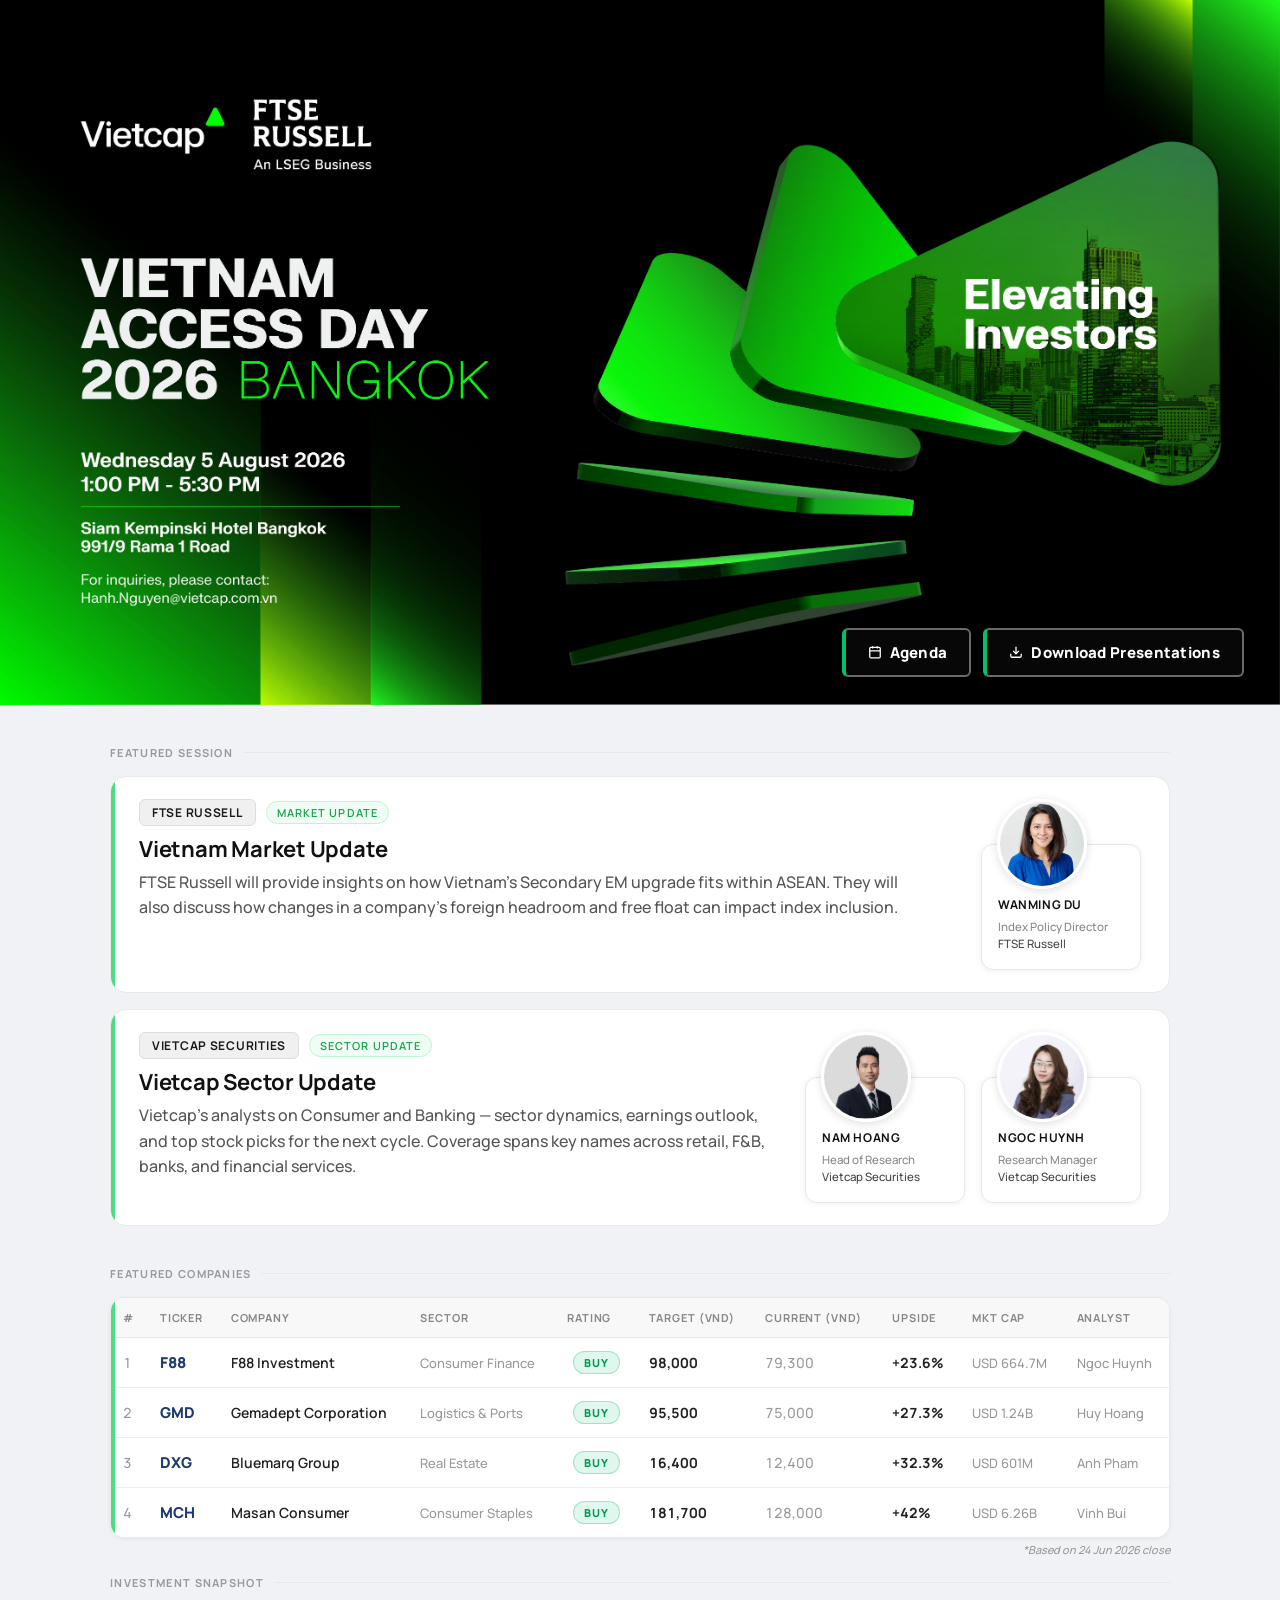
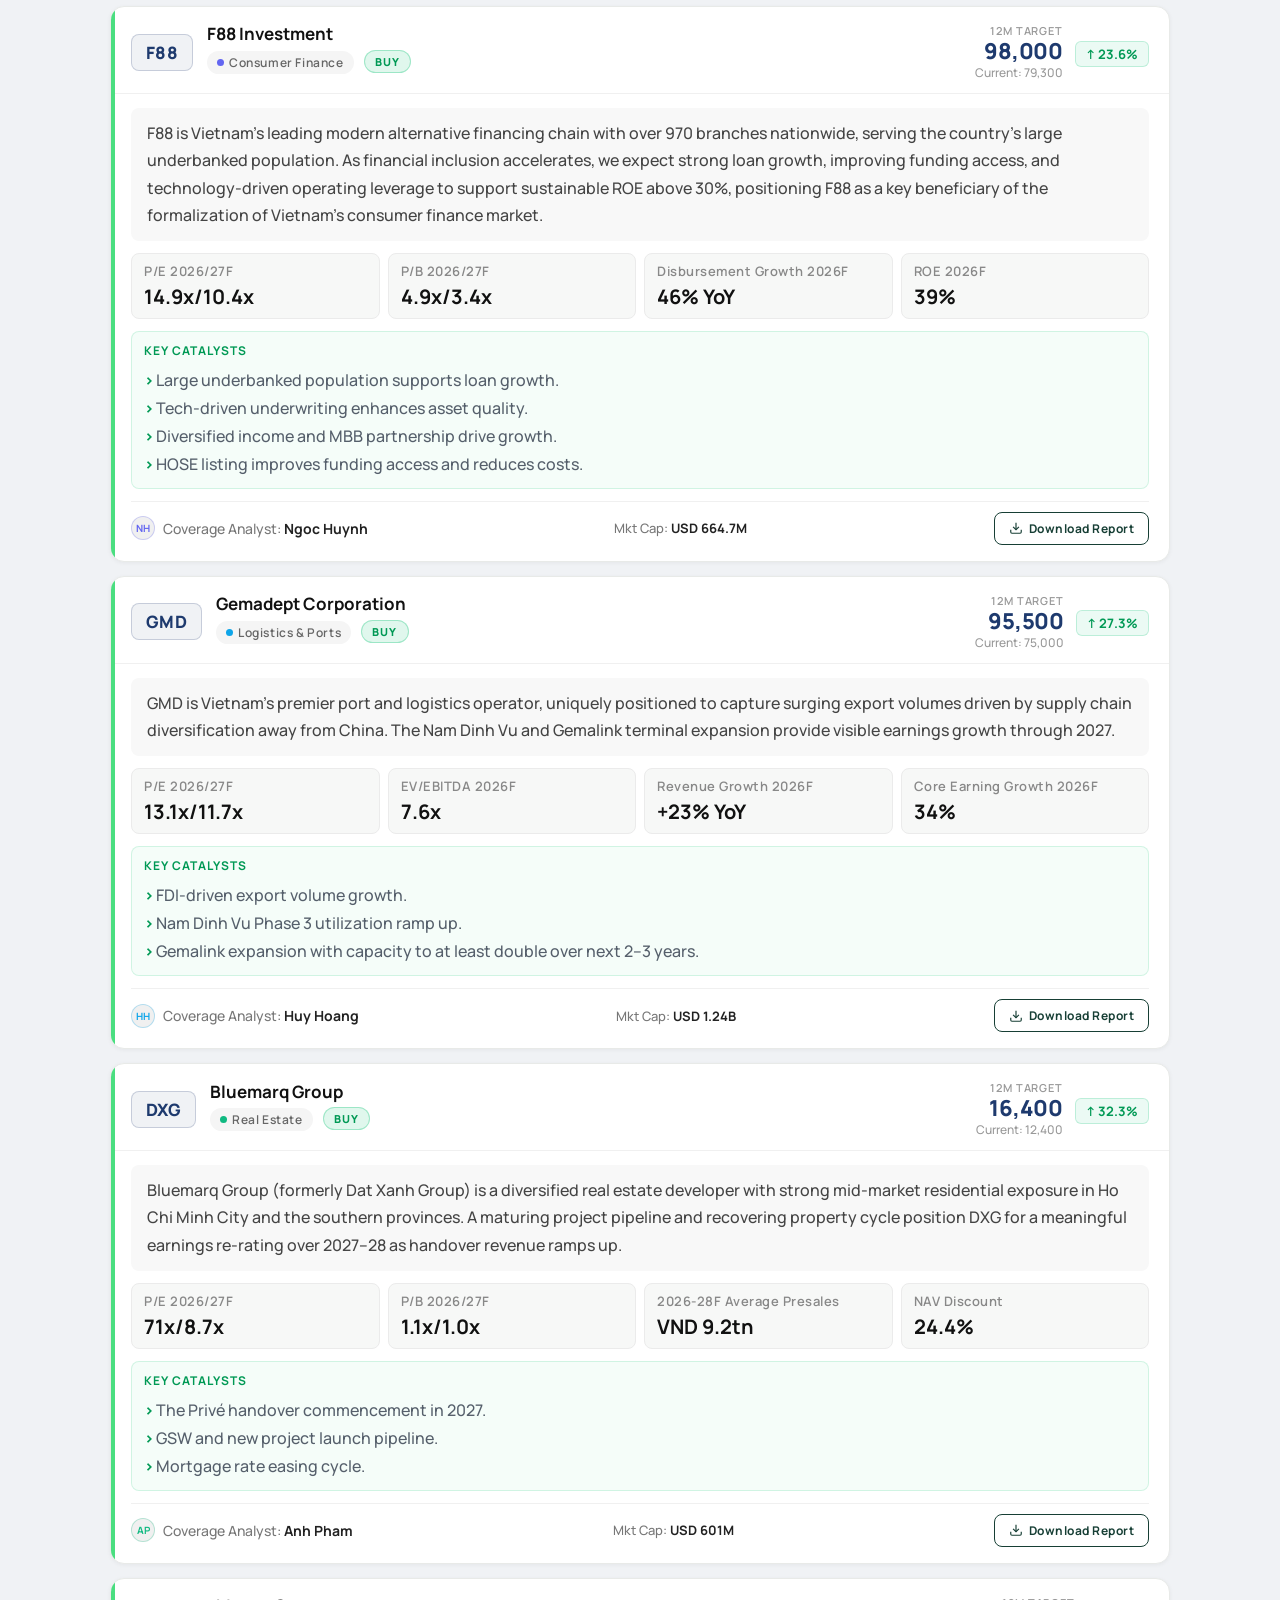
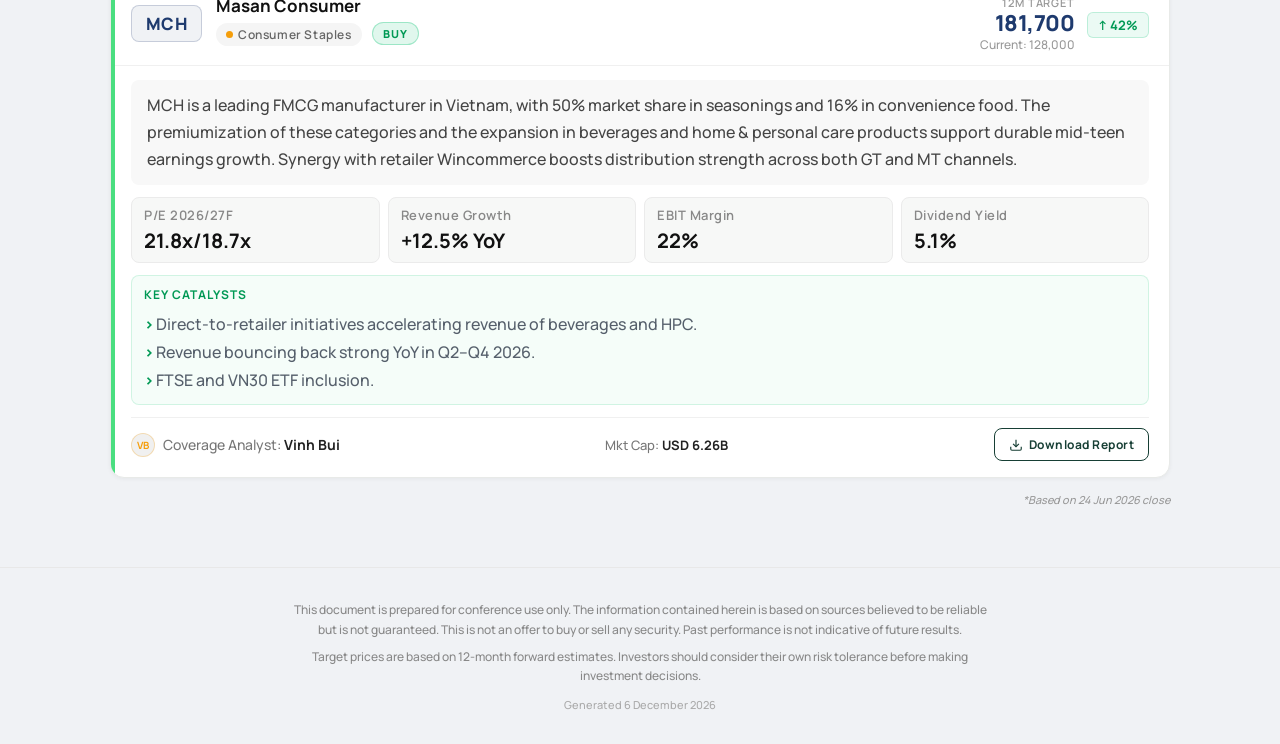
==== docs/index.html @ 0636a647 "Make Agenda button same style as Download Presentations" ====
<!DOCTYPE html>
<html lang="en">
<head>
<meta charset="UTF-8">
<meta name="viewport" content="width=device-width, initial-scale=1.0">
<link rel="preconnect" href="https://fonts.googleapis.com">
<link rel="preconnect" href="https://fonts.gstatic.com" crossorigin>
<link href="https://fonts.googleapis.com/css2?family=DM+Sans:wght@400;500;600;700;800&family=Manrope:wght@400;600;700;800&display=swap" rel="stylesheet">
<title>Vietcap Conference</title>
<style>
  :root {
    --bg: #f0f2f5;
    --surface: #ffffff;
    --surface2: #f5f5f5;
    --border: #e8e8e8;
    --text: #101820;
    --muted: #97999b;
    --green: #00bf6f;
    --dark: #173f35;
    --gold: #c08f4f;
    --buy-green: #00bf6f;
    --out-amber: #c08f4f;
  }

  * { box-sizing: border-box; margin: 0; padding: 0; }

  body {
    font-family: 'Manrope', 'DM Sans', 'Segoe UI', system-ui, -apple-system, sans-serif;
    background: var(--bg);
    color: var(--text);
    min-height: 100vh;
    font-size: 110%;
    font-weight: 500;
    -webkit-font-smoothing: antialiased;
    -moz-osx-font-smoothing: grayscale;
  }

  /* ── PDF Button ── */
  .pdf-btn {
    display: inline-flex;
    align-items: center;
    gap: 6px;
    font-size: 12px;
    font-weight: 700;
    letter-spacing: .04em;
    color: #173f35;
    background: #fff;
    border: 1.5px solid #173f35;
    border-radius: 8px;
    padding: 7px 14px;
    cursor: pointer;
    transition: background .15s, color .15s;
    white-space: nowrap;
    text-decoration: none;
    margin-left: auto;
  }
  .pdf-btn:hover { background: #173f35; color: #fff; }

  /* ── Hero ── */
  .hero {
    background: #000;
    border-bottom: none;
    position: relative;
  }
  .hero-backdrop {
    display: block;
    width: 100%;
    height: auto;
    max-height: 95vh;
    object-fit: cover;
    object-position: center center;
  }

  /* ── FTSE Session ── */
  .ftse-session {
    background: #ffffff;
    border: 1px solid #e8eae8;
    border-radius: 16px;
    padding: 22px 28px;
    margin-bottom: 8px;
    position: relative;
    overflow: hidden;
  }
  .ftse-session::before {
    content: '';
    position: absolute;
    top: 0; left: 0;
    width: 4px; height: 100%;
    background: #4ADE80;
    border-radius: 16px 0 0 16px;
  }
  .ftse-body {
    display: flex;
    gap: 36px;
    align-items: flex-start;
  }
  .ftse-content { flex: 1; min-width: 0; }
  .ftse-speakers-row {
    display: flex;
    gap: 16px;
    flex-shrink: 0;
  }
  .ftse-speaker {
    position: relative;
    flex-shrink: 0;
    width: 160px;
    display: flex;
    flex-direction: column;
    align-items: flex-start;
  }
  .ftse-speaker img,
  .ftse-speaker-initials {
    width: 90px;
    height: 90px;
    border-radius: 50%;
    object-fit: cover;
    object-position: center top;
    border: 3px solid #fff;
    box-shadow: 0 2px 10px rgba(0,0,0,.13);
    position: relative;
    z-index: 1;
    margin-left: 16px;
    margin-bottom: -45px;
  }
  .ftse-speaker-initials {
    background: #e8e8e8;
    display: flex;
    align-items: center;
    justify-content: center;
    font-size: 26px;
    font-weight: 700;
    color: #999;
  }
  .ftse-speaker-card {
    background: #fff;
    border: 1px solid #e8e8e8;
    border-radius: 12px;
    padding: 52px 16px 18px;
    width: 100%;
    box-sizing: border-box;
    text-align: left;
    box-shadow: 0 1px 6px rgba(0,0,0,.06);
  }
  .ftse-speaker-name {
    font-size: 12px;
    font-weight: 700;
    color: #111;
    text-align: left;
    letter-spacing: .05em;
    text-transform: uppercase;
    line-height: 1.4;
    margin-bottom: 4px;
  }
  .ftse-speaker-role {
    font-size: 11.5px;
    color: #888;
    text-align: left;
    line-height: 1.6;
  }
  .ftse-speaker-company {
    font-size: 11.5px;
    color: #444;
    text-align: left;
    font-weight: 500;
  }
  .ftse-logo-row {
    display: flex;
    align-items: center;
    gap: 10px;
    margin-bottom: 8px;
  }
  .ftse-badge {
    font-size: 12px;
    font-weight: 700;
    letter-spacing: .06em;
    text-transform: uppercase;
    color: #1a1a1a;
    background: #f0f0f0;
    border: 1px solid #ddd;
    border-radius: 6px;
    padding: 4px 12px;
  }
  .ftse-tag {
    font-size: 11px;
    font-weight: 600;
    letter-spacing: .1em;
    text-transform: uppercase;
    color: #16a34a;
    border: 1px solid #bbf7d0;
    background: #f0fdf4;
    border-radius: 20px;
    padding: 3px 10px;
  }
  .ftse-title {
    font-size: 22px;
    font-weight: 700;
    color: #111111;
    letter-spacing: -.01em;
    margin-bottom: 6px;
  }
  .ftse-desc {
    font-size: 16px;
    line-height: 1.6;
    color: #555;
    max-width: 780px;
    margin-bottom: 0;
  }
  .ftse-meta {
    display: flex;
    gap: 10px;
    flex-wrap: wrap;
    font-size: 12px;
    font-weight: 500;
    color: #444;
  }
  .ftse-meta span {
    display: flex;
    align-items: center;
    gap: 6px;
    background: #f5f5f5;
    border: 1px solid #e0e0e0;
    border-radius: 20px;
    padding: 5px 12px;
  }

  /* ── Layout ── */
  .container { max-width: 1100px; margin: 0 auto; padding: 0 20px; }
  .section-label {
    font-size: 11px;
    font-weight: 700;
    letter-spacing: .12em;
    text-transform: uppercase;
    color: var(--muted);
    margin: 40px 0 16px;
    display: flex;
    align-items: center;
    gap: 10px;
  }
  .section-label::after {
    content: '';
    flex: 1;
    height: 1px;
    background: var(--border);
  }

  /* ── Company Card ── */
  .company-card {
    background: #ffffff;
    border: 1px solid #e8eae8;
    border-radius: 14px;
    margin-bottom: 14px;
    overflow: hidden;
    transition: box-shadow .2s;
    box-shadow: 0 1px 4px rgba(0,0,0,.05);
    position: relative;
  }
  .company-card::before {
    content: '';
    position: absolute;
    top: 0; left: 0;
    width: 4px; height: 100%;
    background: #4ADE80;
    border-radius: 14px 0 0 14px;
  }
  .company-card:hover {
    box-shadow: 0 4px 16px rgba(0,0,0,.08);
  }

  .card-header {
    display: flex;
    align-items: center;
    gap: 14px;
    padding: 16px 20px 12px 20px;
    flex-wrap: wrap;
    border-bottom: 1px solid #f0f0f0;
  }
  .card-num { display: none; }
  .ticker-block { flex: 0 0 auto; }
  .ticker-badge {
    display: inline-flex;
    align-items: center;
    font-size: 17px;
    font-weight: 800;
    letter-spacing: .02em;
    padding: 6px 14px;
    border-radius: 8px;
    border: 1.5px solid;
  }
  .company-name {
    font-size: 17px;
    font-weight: 700;
    line-height: 1.2;
    margin-bottom: 2px;
    color: #111;
  }
  .sector-tag {
    display: inline-flex;
    align-items: center;
    gap: 5px;
    font-size: 12px;
    font-weight: 600;
    letter-spacing: .05em;
    padding: 3px 10px;
    border-radius: 20px;
    background: #f5f5f5;
    color: #666;
    margin-bottom: 6px;
  }
  .sector-dot { width: 7px; height: 7px; border-radius: 50%; }

  .rating-pill {
    display: inline-block;
    font-size: 11px;
    font-weight: 800;
    letter-spacing: .1em;
    padding: 3px 10px;
    border-radius: 20px;
    margin-left: 6px;
  }
  .rating-BUY { background: rgba(0,191,111,.12); color: #009955; border: 1px solid rgba(0,191,111,.3); }
  .rating-OUTPERFORM { background: rgba(192,143,79,.12); color: #a07030; border: 1px solid rgba(192,143,79,.3); }

  .price-block {
    margin-left: auto;
    display: flex;
    align-items: center;
    gap: 12px;
    flex: 0 0 auto;
  }
  .price-block-inner { text-align: right; }
  .target-price {
    font-size: 22px;
    font-weight: 800;
    letter-spacing: -.01em;
    line-height: 1;
    color: #1e3a6e;
  }
  .price-label { font-size: 11px; color: #999; margin-bottom: 2px; font-weight: 600; letter-spacing: .08em; text-transform: uppercase; }
  .upside-badge {
    display: inline-block;
    font-size: 13px;
    font-weight: 700;
    color: #009955;
    background: rgba(0,191,111,.08);
    border: 1px solid rgba(0,191,111,.2);
    border-radius: 6px;
    padding: 3px 10px;
    margin-top: 3px;
  }
  .current-price { font-size: 12px; color: #999; margin-top: 2px; }

  .card-body { padding: 14px 20px 16px; }

  /* ── Thesis ── */
  .thesis-box {
    background: #f8f8f8;
    border-radius: 8px;
    padding: 12px 16px;
    font-size: 16px;
    line-height: 1.7;
    color: #444;
    margin-bottom: 12px;
    font-weight: 500;
  }

  /* ── Key Metrics ── */
  .metrics-grid {
    display: grid;
    grid-template-columns: repeat(4, 1fr);
    gap: 8px;
    margin-bottom: 12px;
  }
  .metric-cell {
    background: #f7f8f7;
    border: 1px solid #ebebeb;
    border-radius: 8px;
    padding: 8px 12px;
  }
  .metric-label { font-size: 13px; color: #888; font-weight: 600; letter-spacing: .04em; margin-bottom: 3px; }
  .metric-value { font-size: 20px; font-weight: 700; color: #111; }

  /* ── Catalysts & Risks ── */
  .two-col { display: grid; grid-template-columns: 1fr 1fr; gap: 16px; }
  @media (max-width: 600px) { .two-col { grid-template-columns: 1fr; } }

  .list-box { border-radius: 8px; padding: 10px 12px; }
  .list-box.catalysts { background: rgba(0,191,111,.04); border: 1px solid rgba(0,191,111,.15); }
  .list-box.risks     { background: rgba(220,50,50,.03);  border: 1px solid rgba(220,50,50,.12);  }
  .list-title {
    font-size: 12px;
    font-weight: 700;
    letter-spacing: .08em;
    text-transform: uppercase;
    margin-bottom: 7px;
  }
  .list-box.catalysts .list-title { color: #009955; }
  .list-box.risks     .list-title { color: #cc3333; }
  .list-box ul { list-style: none; }
  .list-box ul li {
    font-size: 16px;
    color: #555f6b;
    padding: 2px 0;
    padding-left: 12px;
    position: relative;
    line-height: 1.5;
  }
  .list-box ul li::before { content: '›'; position: absolute; left: 0; font-weight: 700; }
  .list-box.catalysts ul li::before { color: #009955; }
  .list-box.risks     ul li::before { color: #cc3333; }

  /* ── Analyst ── */
  .analyst-row {
    display: flex;
    align-items: center;
    gap: 8px;
    margin-top: 12px;
    padding-top: 10px;
    border-top: 1px solid #f0f0f0;
  }
  .analyst-avatar {
    width: 24px; height: 24px;
    border-radius: 50%;
    display: flex; align-items: center; justify-content: center;
    font-size: 10px; font-weight: 700;
    background: #f0f0f0;
    border: 1px solid #ddd;
    flex-shrink: 0;
  }
  .analyst-name { font-size: 14px; color: #777; }
  .analyst-name strong { color: #222; font-weight: 700; }
  .market-cap { margin-left: auto; font-size: 13px; color: #777; }
  .market-cap strong { color: #222; font-weight: 700; }

  /* ── Summary table ── */
  .summary-table-wrap {
    position: relative;
    border-radius: 14px;
    overflow: hidden;
    border: 1px solid #e8eae8;
    box-shadow: 0 1px 4px rgba(0,0,0,.06);
    margin-bottom: 4px;
  }
  .summary-table-wrap::before {
    content: '';
    position: absolute;
    top: 0; left: 0;
    width: 4px; height: 100%;
    background: #4ADE80;
    z-index: 1;
  }
  .summary-table {
    width: 100%;
    border-collapse: collapse;
    font-size: 14px;
    background: #ffffff;
  }
  .summary-table th {
    text-align: left;
    padding: 12px 12px;
    font-size: 11px;
    font-weight: 700;
    letter-spacing: .08em;
    text-transform: uppercase;
    white-space: nowrap;
    color: #888;
    background: #f7f8f7;
    border-bottom: 1px solid #e8eae8;
  }
  .summary-table td {
    padding: 13px 12px;
    border-bottom: 1px solid #eee;
    vertical-align: middle;
    color: #222;
    white-space: nowrap;
  }
  .summary-table tr:last-child td { border-bottom: none; }
  .summary-table tr:hover td { background: #fafcfa; }
  .ticker-cell { font-weight: 800; font-size: 15px; }
  .upside-cell { font-weight: 700; color: #009955; }
  .num-cell { font-variant-numeric: tabular-nums; }

  /* ── Footer ── */
  footer {
    margin-top: 60px;
    padding: 32px 20px;
    border-top: 1px solid var(--border);
    text-align: center;
    background: #f0f2f5;
  }
  footer p {
    font-size: 12px;
    color: #888;
    max-width: 700px;
    margin: 0 auto 8px;
    line-height: 1.6;
  }
  footer .gen-time { font-size: 11px; color: #aaa; margin-top: 12px; }

  /* ── Hero CTA buttons ── */
  .hero-cta {
    position: absolute;
    bottom: 28px;
    right: 36px;
    display: flex;
    gap: 12px;
    flex-wrap: wrap;
    justify-content: flex-end;
  }
  .hero-btn {
    display: inline-flex;
    align-items: center;
    gap: 8px;
    font-family: 'Manrope', 'DM Sans', sans-serif;
    font-size: 15px;
    font-weight: 800;
    letter-spacing: .02em;
    border-radius: 6px;
    padding: 12px 22px;
    cursor: pointer;
    text-decoration: none;
    white-space: nowrap;
    backdrop-filter: blur(4px);
    transition: background .15s, color .15s, border-color .15s;
  }
  .hero-btn-primary {
    color: #fff;
    background: rgba(10,10,10,0.75);
    border: 2px solid rgba(255,255,255,0.4);
    border-left: 4px solid #00bf6f;
  }
  .hero-btn-primary:hover { background: rgba(10,10,10,0.95); color: #00bf6f; }
  .hero-btn-secondary {
    color: #fff;
    background: rgba(10,10,10,0.75);
    border: 2px solid rgba(255,255,255,0.4);
    border-left: 4px solid #00bf6f;
  }
  .hero-btn-secondary:hover { background: rgba(10,10,10,0.95); color: #00bf6f; }

  /* ── Mobile ── */
  @media (max-width: 768px) {
    .container { padding: 0 14px; }

    /* Hero */
    .hero-backdrop { max-height: 55vw; object-fit: cover; }
    .hero-cta { bottom: 8px; right: 10px; gap: 7px; }
    .hero-btn { font-size: 11px; padding: 7px 12px; }
    .hero-btn-secondary { border-left-width: 3px; }

    /* FTSE card */
    .ftse-session { padding: 18px 16px; }
    .ftse-body { flex-direction: column; gap: 16px; }
    .ftse-speakers-row { flex-direction: column; gap: 12px; width: 100%; }
    .ftse-speaker { flex-direction: row; align-items: center; width: 100%; gap: 14px; }
    .ftse-speaker img, .ftse-speaker-initials { width: 60px; height: 60px; margin-left: 0; margin-bottom: 0; }
    .ftse-speaker-card { padding: 12px 14px; }
    .ftse-speaker-name { font-size: 12px; }
    .ftse-speaker-role, .ftse-speaker-company { font-size: 11px; }
    .ftse-title { font-size: 17px; }
    .ftse-desc { font-size: 13px; }
    .ftse-logo-row { flex-wrap: wrap; }

    /* Section labels */
    .section-label { margin: 28px 0 12px; font-size: 10px; }

    /* Summary table */
    .summary-table-wrap { overflow-x: auto; }
    .summary-table { font-size: 12px; min-width: 560px; }
    .summary-table th, .summary-table td { padding: 9px 10px; }

    /* Company cards */
    .company-card { border-radius: 12px; }
    .card-header {
      padding: 14px 14px 10px;
      gap: 8px;
      flex-wrap: wrap;
    }
    .ticker-block { flex: 0 0 auto; }
    .ticker-badge { font-size: 13px; padding: 4px 10px; }
    .card-header > div:nth-child(2) { flex: 1; min-width: 0; }
    .company-name { font-size: 14px; }
    .sector-tag { font-size: 11px; }
    .price-block {
      flex: 0 0 100%;
      flex-direction: row;
      align-items: center;
      justify-content: space-between;
      background: #f8f8f8;
      border-radius: 8px;
      padding: 8px 12px;
      margin-top: 2px;
    }
    .price-block-inner { text-align: left; }
    .target-price { font-size: 18px; }
    .upside-badge { font-size: 12px; padding: 3px 10px; margin-top: 0; }
    .current-price { font-size: 11px; }
    .card-body { padding: 12px 14px 14px; }
    .thesis-box { font-size: 13px; line-height: 1.6; padding: 10px 12px; }
    .metrics-grid { grid-template-columns: repeat(2, 1fr); gap: 8px; }
    .metric-label { font-size: 11px; }
    .metric-value { font-size: 15px; }
    .list-title { font-size: 11px; }
    .list-box ul li { font-size: 13px; }
    .two-col { grid-template-columns: 1fr; gap: 8px; }
    .analyst-row { flex-wrap: wrap; gap: 6px; font-size: 13px; }
    .pdf-btn { margin-left: 0; width: 100%; justify-content: center; }
    .market-cap { margin-left: auto; }
  }

  #loading {
    text-align: center;
    padding: 80px 20px;
    color: var(--muted);
    font-size: 15px;
  }
</style>
</head>
<body>

<div class="hero">
  <img src="images/backdrop-bangkok-v2.jpg" alt="Vietnam Access Days 2026 Bangkok" class="hero-backdrop">
  <div class="hero-cta">
    <a class="hero-btn hero-btn-primary" href="#agenda">
      <svg width="14" height="14" fill="none" stroke="currentColor" stroke-width="2.2" viewBox="0 0 24 24"><rect x="3" y="4" width="18" height="18" rx="2"/><path d="M16 2v4M8 2v4M3 10h18"/></svg>
      Agenda
    </a>
    <a class="hero-btn hero-btn-secondary" href="presentations/" target="_blank" rel="noopener">
      <svg width="14" height="14" fill="none" stroke="currentColor" stroke-width="2.2" viewBox="0 0 24 24"><path d="M21 15v4a2 2 0 0 1-2 2H5a2 2 0 0 1-2-2v-4"/><polyline points="7 10 12 15 17 10"/><line x1="12" y1="15" x2="12" y2="3"/></svg>
      Download Presentations
    </a>
  </div>
</div>


<div class="container">
  <div id="loading">Loading company data…</div>
  <div id="content" style="display:none">

    <div class="section-label">Featured Session</div>
    <div class="ftse-session">
      <div class="ftse-body">
        <div class="ftse-content">
          <div class="ftse-logo-row">
            <span class="ftse-badge">FTSE Russell</span>
            <span class="ftse-tag">Market Update</span>
          </div>
          <div class="ftse-title">Vietnam Market Update</div>
          <p class="ftse-desc">FTSE Russell will provide insights on how Vietnam's Secondary EM upgrade fits within ASEAN. They will also discuss how changes in a company's foreign headroom and free float can impact index inclusion.</p>
        </div>
        <div class="ftse-speaker">
          <img src="images/wanming-du.jpg" alt="Wanming Du" id="ftse-speaker-avatar" style="width:90px;height:90px;border-radius:50%;object-fit:cover;object-position:center top;flex-shrink:0;">
          <div class="ftse-speaker-card">
            <div class="ftse-speaker-name">Wanming Du</div>
            <div class="ftse-speaker-role">Index Policy Director</div>
            <div class="ftse-speaker-company">FTSE Russell</div>
          </div>
        </div>
      </div>
    </div>

    <div class="ftse-session" style="margin-top:16px">
      <div class="ftse-body">
        <div class="ftse-content">
          <div class="ftse-logo-row">
            <span class="ftse-badge">Vietcap Securities</span>
            <span class="ftse-tag">Sector Update</span>
          </div>
          <div class="ftse-title">Vietcap Sector Update</div>
          <p class="ftse-desc">Vietcap's analysts on Consumer and Banking — sector dynamics, earnings outlook, and top stock picks for the next cycle. Coverage spans key names across retail, F&B, banks, and financial services.</p>
        </div>
        <div class="ftse-speakers-row">
          <div class="ftse-speaker">
            <img src="images/nam-hoang.jpg" alt="Nam Hoang" style="width:90px;height:90px;border-radius:50%;object-fit:cover;object-position:center top;flex-shrink:0;">
            <div class="ftse-speaker-card">
              <div class="ftse-speaker-name">Nam Hoang</div>
              <div class="ftse-speaker-role">Head of Research</div>
              <div class="ftse-speaker-company">Vietcap Securities</div>
            </div>
          </div>
          <div class="ftse-speaker">
            <img src="images/ngoc-huynh.jpg" alt="Ngoc Huynh" style="width:90px;height:90px;border-radius:50%;object-fit:cover;object-position:center top;flex-shrink:0;">
            <div class="ftse-speaker-card">
              <div class="ftse-speaker-name">Ngoc Huynh</div>
              <div class="ftse-speaker-role">Research Manager</div>
              <div class="ftse-speaker-company">Vietcap Securities</div>
            </div>
          </div>
        </div>
      </div>
    </div>

    <div class="section-label">Featured Companies</div>
    <div class="summary-table-wrap"><table class="summary-table" id="summary-table">
      <thead>
        <tr>
          <th>#</th>
          <th>Ticker</th>
          <th>Company</th>
          <th>Sector</th>
          <th>Rating</th>
          <th>Target (VND)</th>
          <th>Current (VND)</th>
          <th>Upside</th>
          <th>Mkt Cap</th>
          <th>Analyst</th>
        </tr>
      </thead>
      <tbody id="summary-body"></tbody>
    </table></div>
    <p style="font-size:11px;color:#999;font-style:italic;margin:2px 0 0 0;text-align:right;">*Based on 24 Jun 2026 close</p>

    <div class="section-label" style="margin-top:18px;">Investment Snapshot</div>
    <div id="cards-container"></div>
    <p style="font-size:11px;color:#999;font-style:italic;margin:2px 0 0 0;text-align:right;">*Based on 24 Jun 2026 close</p>

  </div>
</div>

<footer>
  <p>This document is prepared for conference use only. The information contained herein is based on sources believed to be reliable but is not guaranteed. This is not an offer to buy or sell any security. Past performance is not indicative of future results.</p>
  <p>Target prices are based on 12-month forward estimates. Investors should consider their own risk tolerance before making investment decisions.</p>
  <div class="gen-time" id="gen-time"></div>
</footer>

<script>
async function load() {
  const res = await fetch('data/companies.json?v=' + Date.now());
  const data = await res.json();
  const conf = data.conference;
  const companies = data.companies;

  // Hero
  document.title = 'Vietcap Conference';

  // Summary table
  const tbody = document.getElementById('summary-body');
  companies.forEach(c => {
    const tr = document.createElement('tr');
    tr.innerHTML = `
      <td class="num-cell" style="color:var(--muted)">${c.id}</td>
      <td class="ticker-cell" style="color:#1e3a6e">${c.ticker}</td>
      <td style="font-weight:600">${c.name}</td>
      <td style="color:var(--muted);font-size:13px">${c.sector}</td>
      <td><span class="rating-pill rating-${c.rating}">${c.rating}</span></td>
      <td class="num-cell" style="font-weight:700">${c.targetPrice.toLocaleString()}</td>
      <td class="num-cell" style="color:var(--muted)">${c.currentPrice.toLocaleString()}</td>
      <td class="upside-cell num-cell">+${c.upside}%</td>
      <td style="color:var(--muted);font-size:13px">${c.marketCap}</td>
      <td style="font-size:13px;color:var(--muted)">${c.analyst}</td>
    `;
    tbody.appendChild(tr);
  });

  // Cards
  const container = document.getElementById('cards-container');
  companies.forEach(c => {
    const initials = c.analyst.split(' ').map(w => w[0]).join('').slice(0,2).toUpperCase();
    // Auto-calculate NAV Discount for DXG
    if (c.ticker === 'DXG') {
      const navMetric = c.keyMetrics.find(m => m.label === 'NAV Discount');
      if (navMetric) navMetric.value = Math.abs(c.currentPrice / c.targetPrice - 1).toLocaleString('en', {style:'percent', minimumFractionDigits:1, maximumFractionDigits:1});
    }
    const card = document.createElement('div');
    card.className = 'company-card';
    card.innerHTML = `
      <div class="card-header">
        <div class="ticker-block">
          <div class="ticker-badge" style="color:#1e3a6e;border-color:#1e3a6e33;background:#1e3a6e11">
            ${c.ticker}
          </div>
        </div>
        <div style="flex:1;min-width:200px">
          <div class="company-name">${c.name}</div>
          <div>
            <span class="sector-tag">
              <span class="sector-dot" style="background:${c.sectorColor}"></span>
              ${c.sector}
            </span>
            <span class="rating-pill rating-${c.rating}">${c.rating}</span>
          </div>
        </div>
        <div class="price-block">
          <div class="price-block-inner">
            <div class="price-label">12M Target</div>
            <div class="target-price">${c.targetPrice.toLocaleString()}</div>
            <div class="current-price">Current: ${c.currentPrice.toLocaleString()}</div>
          </div>
          <span class="upside-badge">↑ ${c.upside}%</span>
        </div>
      </div>

      <div class="card-body">
        <div class="thesis-box">
          ${c.thesis}
        </div>

        <div class="metrics-grid">
          ${c.keyMetrics.map(m => `
            <div class="metric-cell">
              <div class="metric-label">${m.label}</div>
              <div class="metric-value">${m.value}</div>
            </div>
          `).join('')}
        </div>

        <div class="list-box catalysts">
            <div class="list-title">Key Catalysts</div>
            <ul>${c.catalysts.map(x => `<li>${x}</li>`).join('')}</ul>
          </div>

        <div class="analyst-row">
          <div class="analyst-avatar" style="color:${c.sectorColor};border-color:${c.sectorColor}44">${initials}</div>
          <div class="analyst-name">Coverage Analyst: <strong>${c.analyst}</strong></div>
          <div class="market-cap">Mkt Cap: <strong>${c.marketCap}</strong></div>
          <a class="pdf-btn" href="reports/${c.ticker}.pdf" download="${c.ticker}_VAD_Bangkok_2026.pdf">
            <svg width="14" height="14" fill="none" stroke="currentColor" stroke-width="2" viewBox="0 0 24 24"><path d="M21 15v4a2 2 0 0 1-2 2H5a2 2 0 0 1-2-2v-4"/><polyline points="7 10 12 15 17 10"/><line x1="12" y1="15" x2="12" y2="3"/></svg>
            Download Report
          </a>
        </div>
      </div>
    `;
    container.appendChild(card);
  });

  document.getElementById('loading').style.display = 'none';
  document.getElementById('content').style.display = 'block';

  const now = new Date();
  document.getElementById('gen-time').textContent = 'Generated ' + now.toLocaleDateString('en-GB', {day:'numeric',month:'long',year:'numeric'});
}


load().catch(e => {
  document.getElementById('loading').textContent = 'Error loading data: ' + e.message;
});
</script>
</body>
</html>
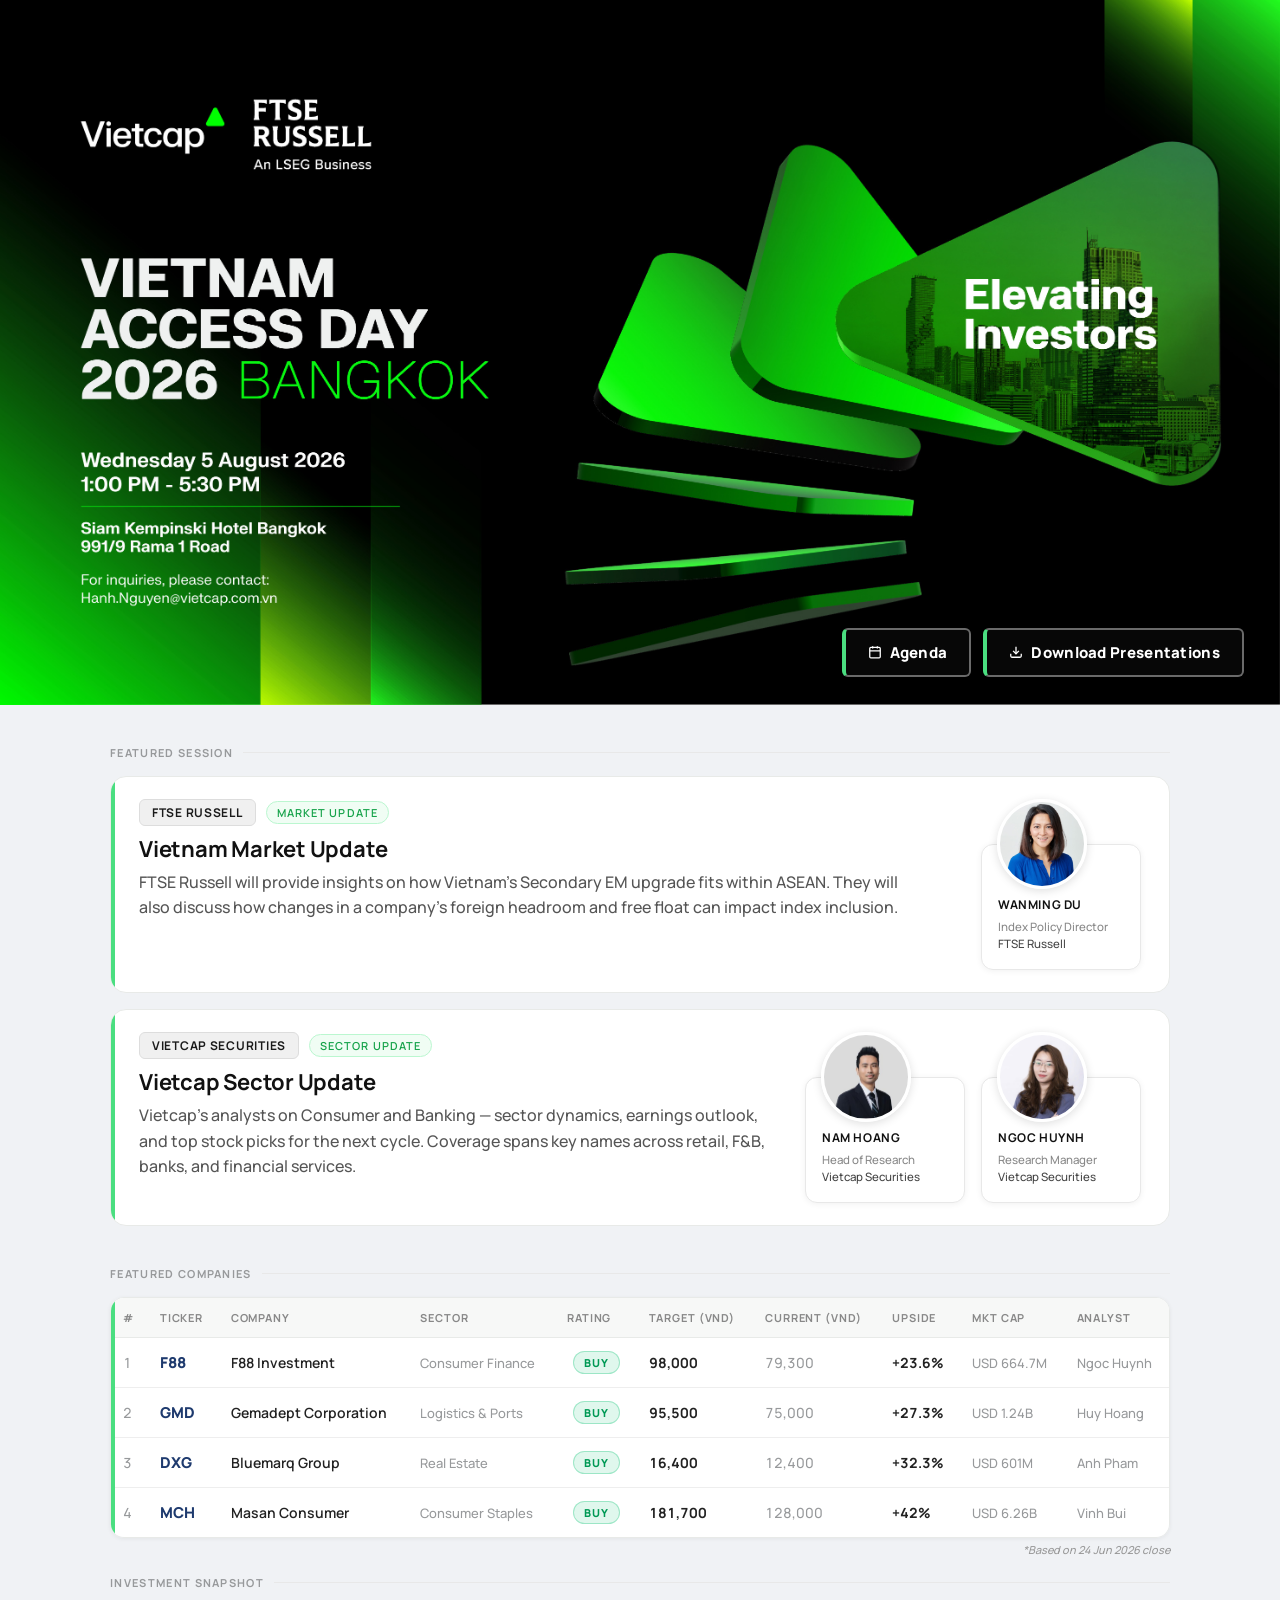
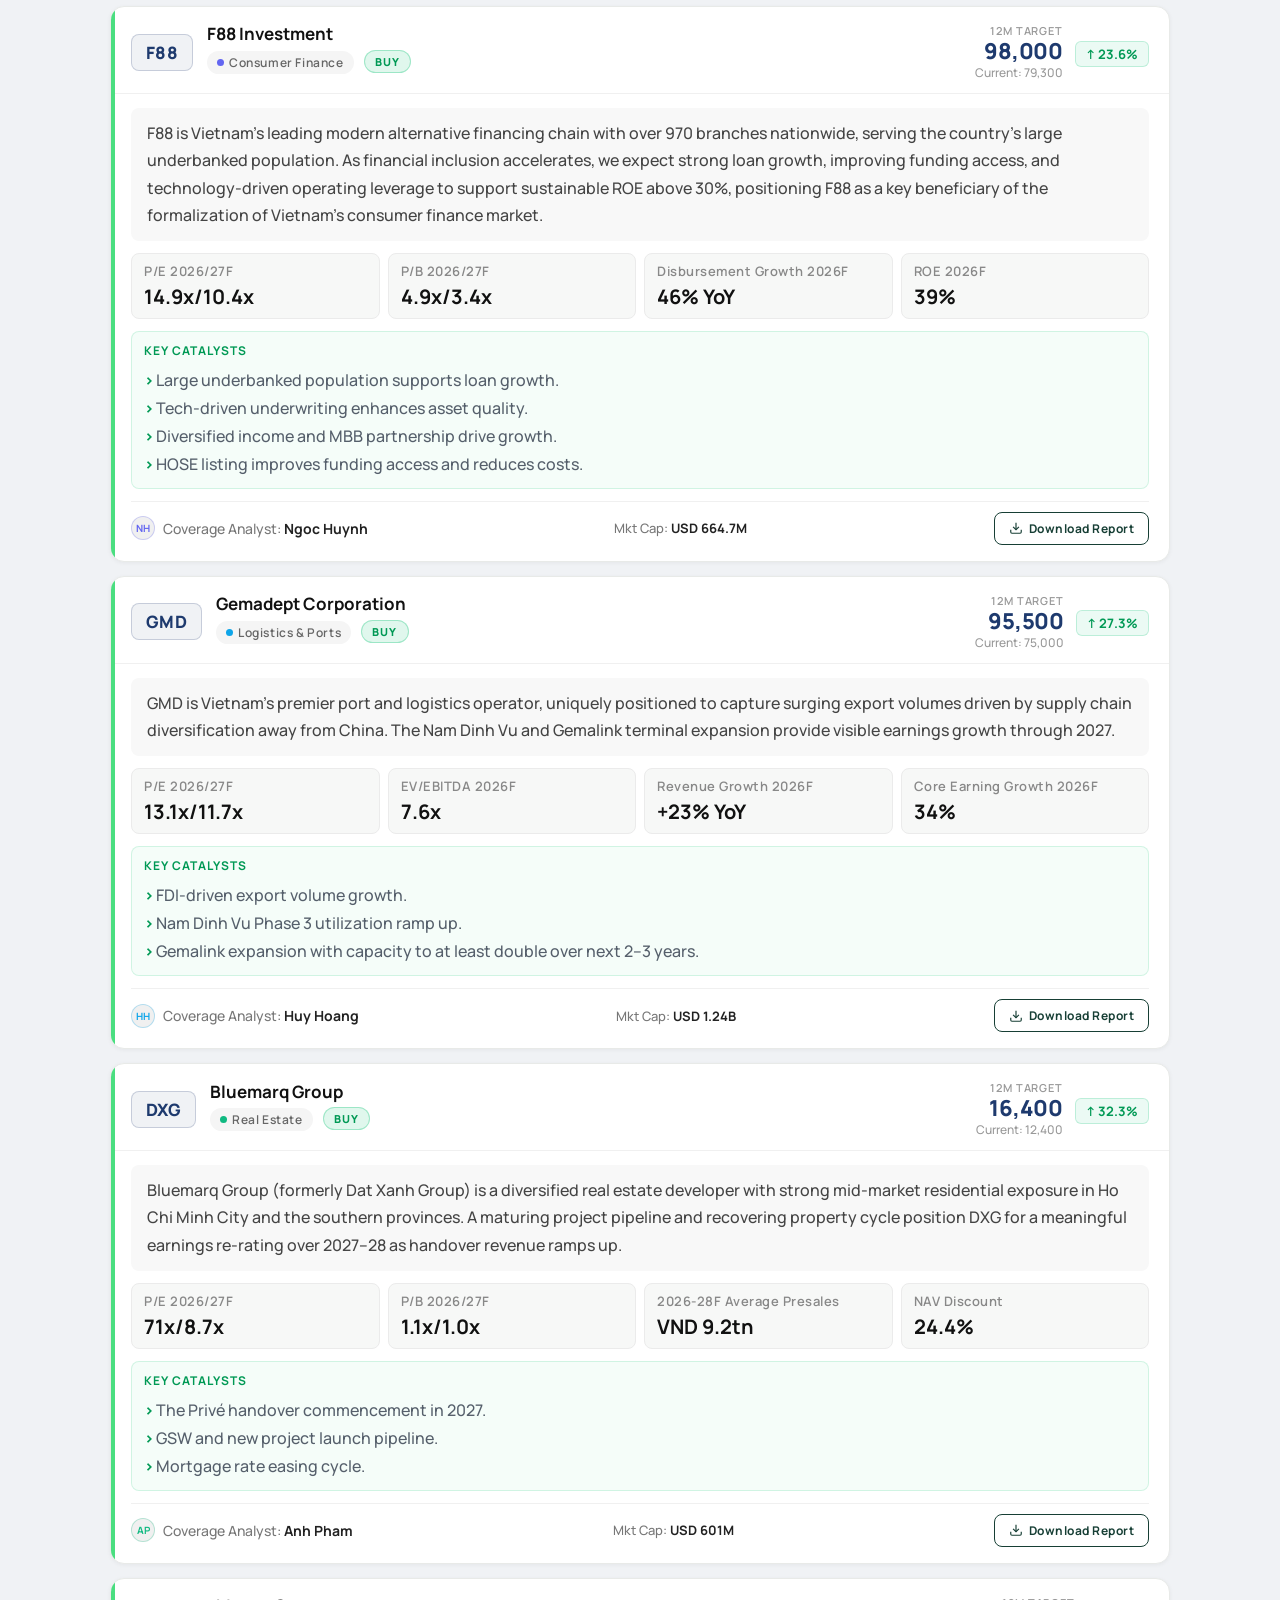
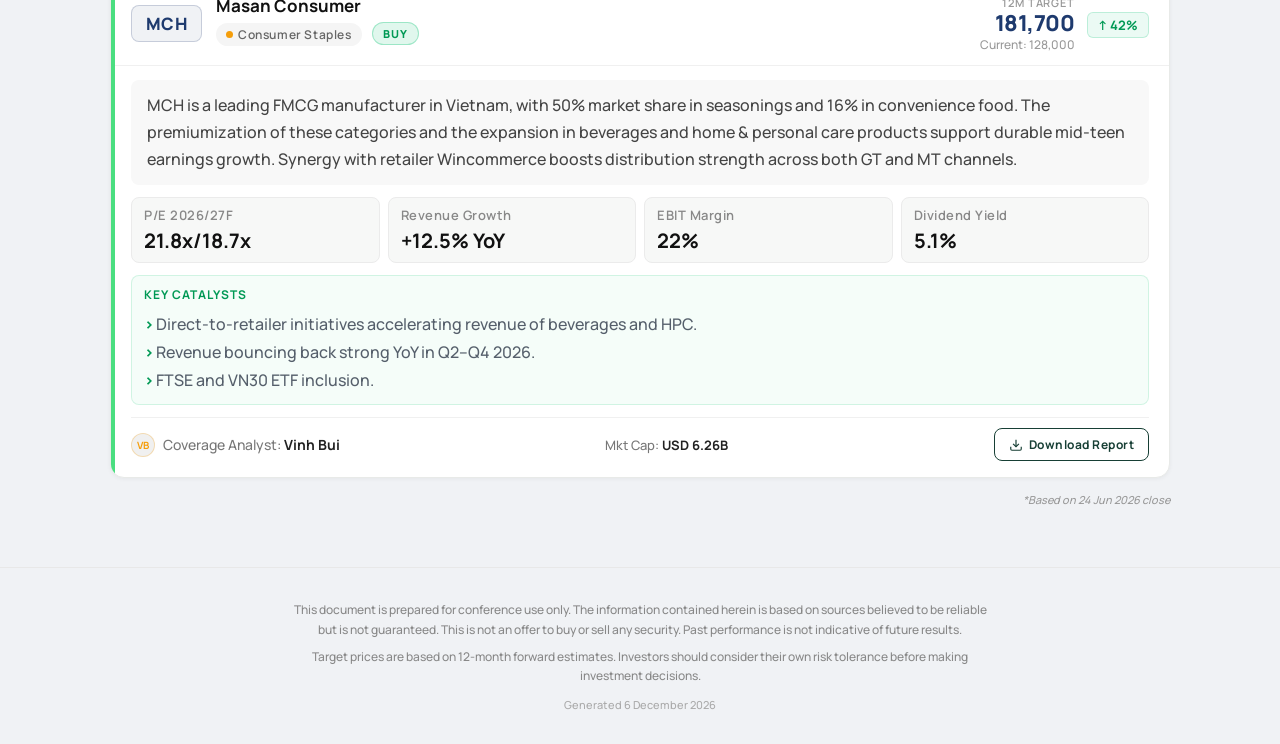
==== commit 61d8638c: "Hero CTA buttons: use #4ADE80 green matching old Register Here style" ====
--- a/docs/index.html
+++ b/docs/index.html
@@ -526,16 +526,16 @@
     color: #fff;
     background: rgba(10,10,10,0.75);
     border: 2px solid rgba(255,255,255,0.4);
-    border-left: 4px solid #00bf6f;
-  }
-  .hero-btn-primary:hover { background: rgba(10,10,10,0.95); color: #00bf6f; }
+    border-left: 4px solid #4ADE80;
+  }
+  .hero-btn-primary:hover { background: rgba(10,10,10,0.95); color: #4ADE80; }
   .hero-btn-secondary {
     color: #fff;
     background: rgba(10,10,10,0.75);
     border: 2px solid rgba(255,255,255,0.4);
-    border-left: 4px solid #00bf6f;
-  }
-  .hero-btn-secondary:hover { background: rgba(10,10,10,0.95); color: #00bf6f; }
+    border-left: 4px solid #4ADE80;
+  }
+  .hero-btn-secondary:hover { background: rgba(10,10,10,0.95); color: #4ADE80; }
 
   /* ── Mobile ── */
   @media (max-width: 768px) {
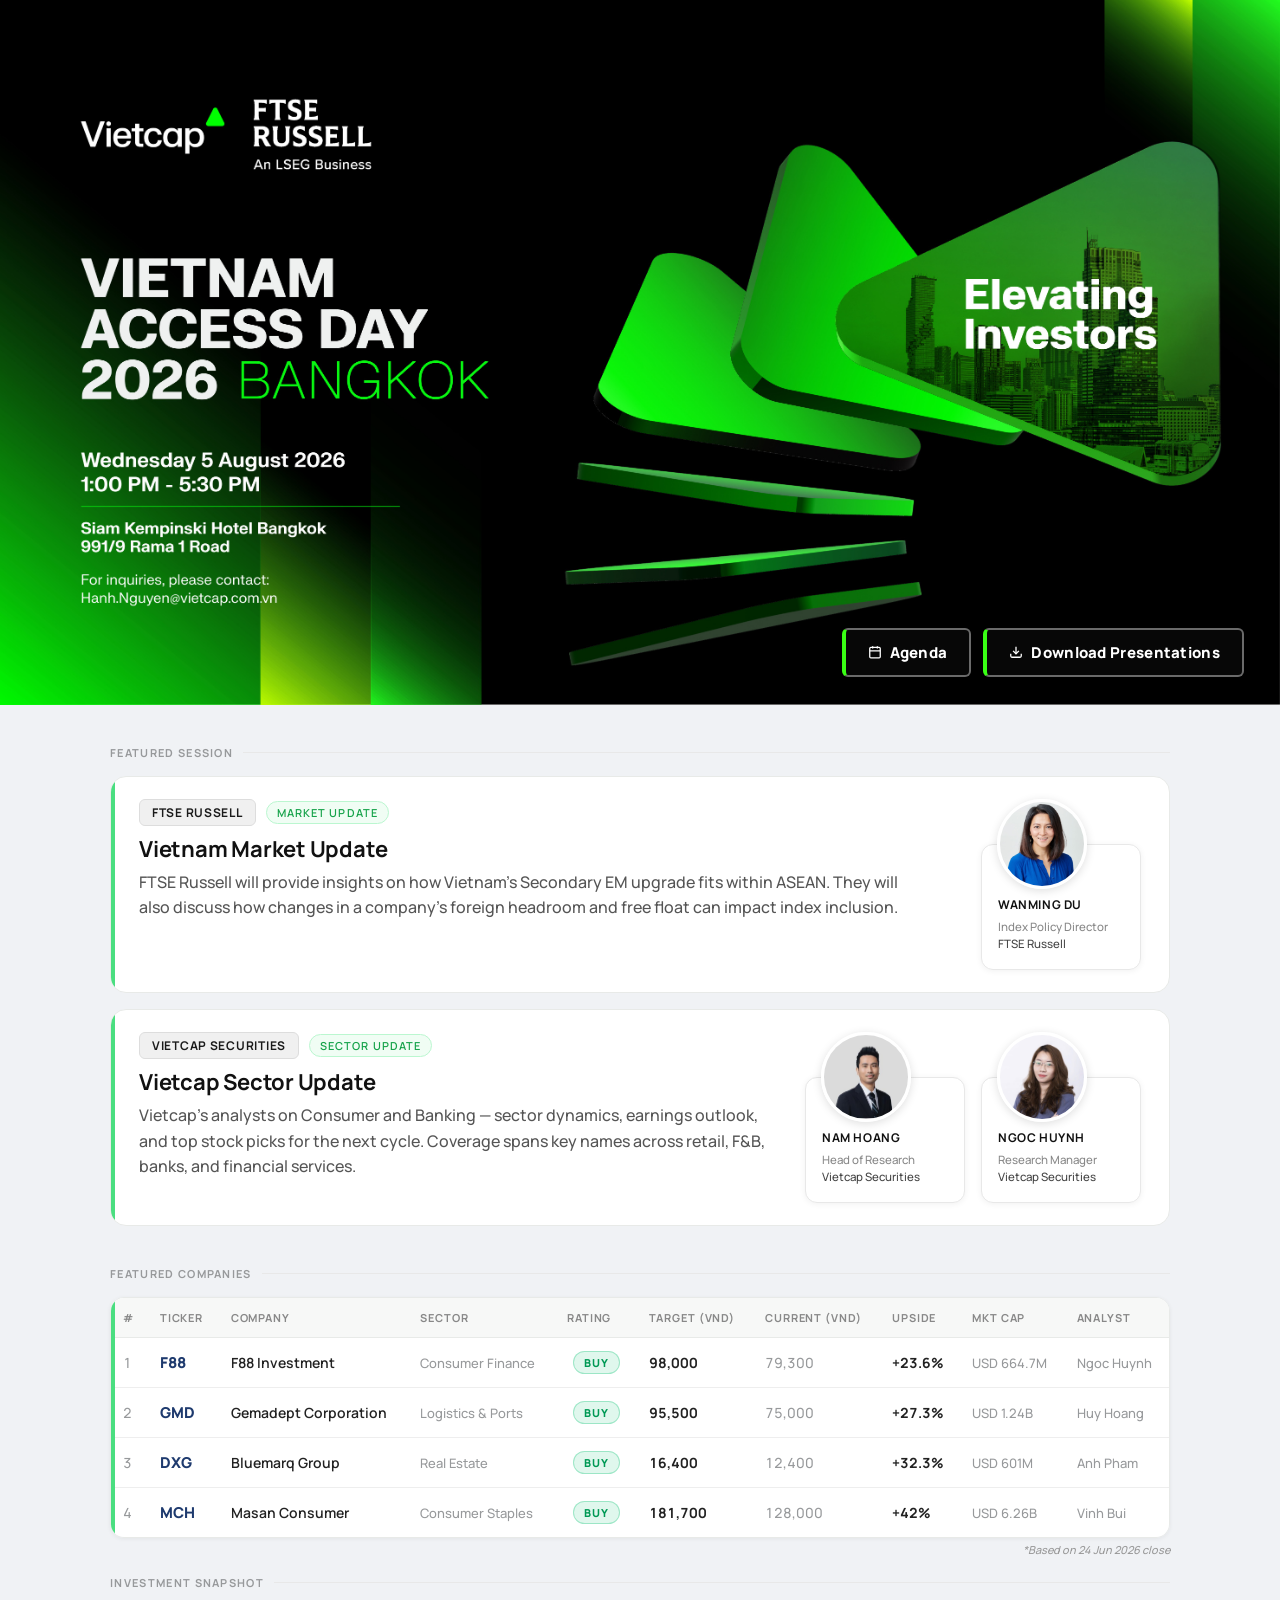
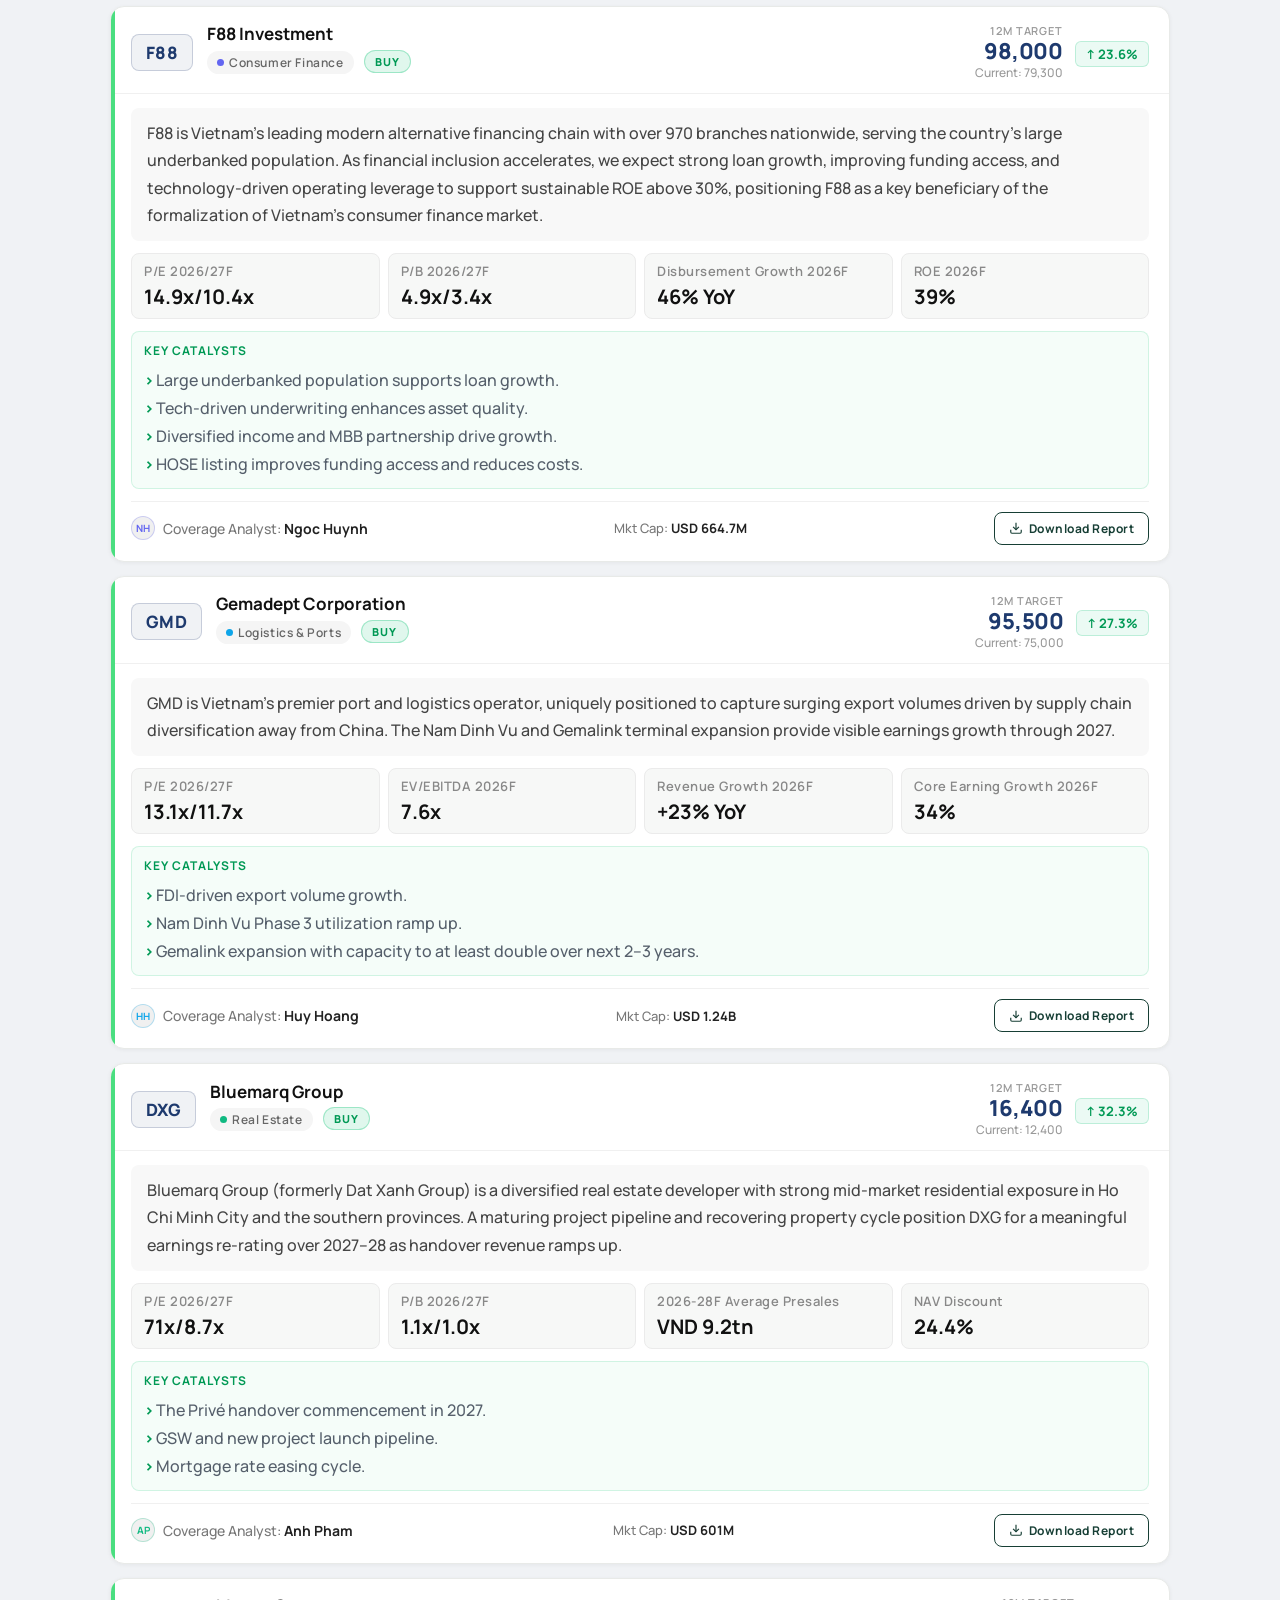
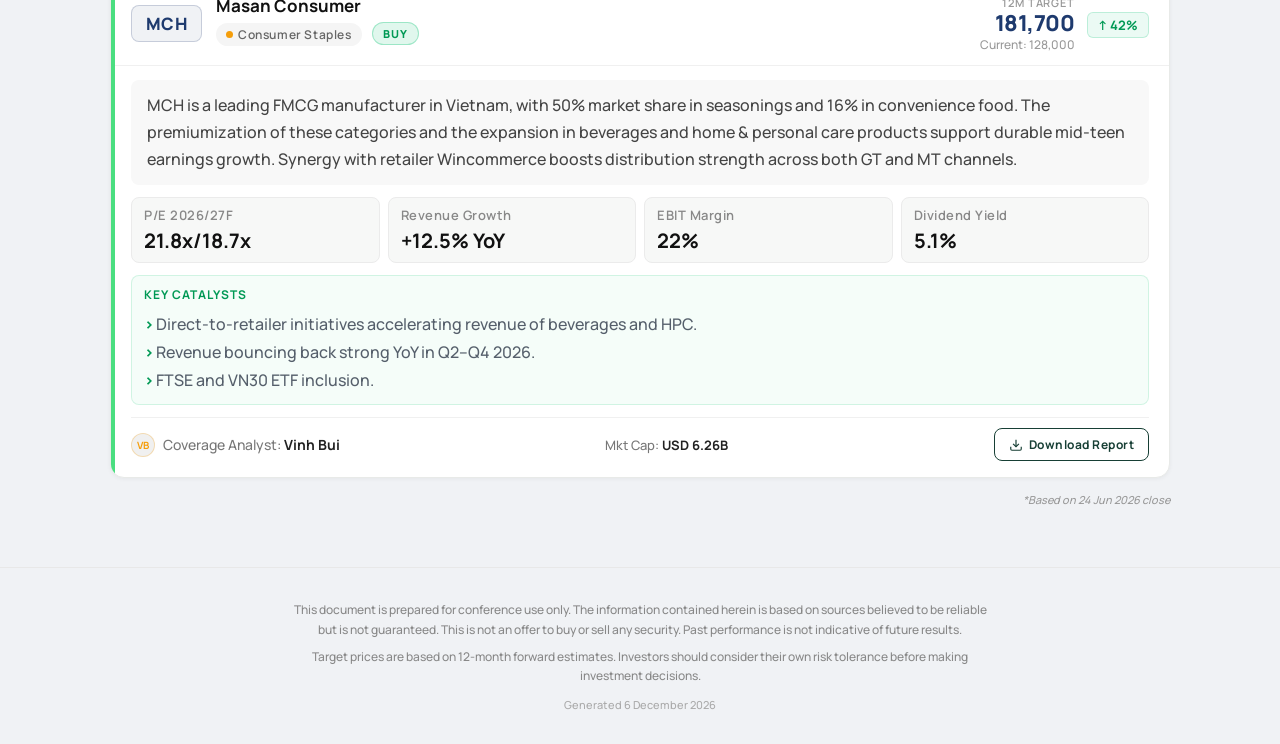
==== commit 3bf2d7de: "Hero buttons: brighter neon green #39FF14 matching logo and backdrop" ====
--- a/docs/index.html
+++ b/docs/index.html
@@ -526,16 +526,16 @@
     color: #fff;
     background: rgba(10,10,10,0.75);
     border: 2px solid rgba(255,255,255,0.4);
-    border-left: 4px solid #4ADE80;
-  }
-  .hero-btn-primary:hover { background: rgba(10,10,10,0.95); color: #4ADE80; }
+    border-left: 4px solid #39FF14;
+  }
+  .hero-btn-primary:hover { background: rgba(10,10,10,0.95); color: #39FF14; }
   .hero-btn-secondary {
     color: #fff;
     background: rgba(10,10,10,0.75);
     border: 2px solid rgba(255,255,255,0.4);
-    border-left: 4px solid #4ADE80;
-  }
-  .hero-btn-secondary:hover { background: rgba(10,10,10,0.95); color: #4ADE80; }
+    border-left: 4px solid #39FF14;
+  }
+  .hero-btn-secondary:hover { background: rgba(10,10,10,0.95); color: #39FF14; }
 
   /* ── Mobile ── */
   @media (max-width: 768px) {
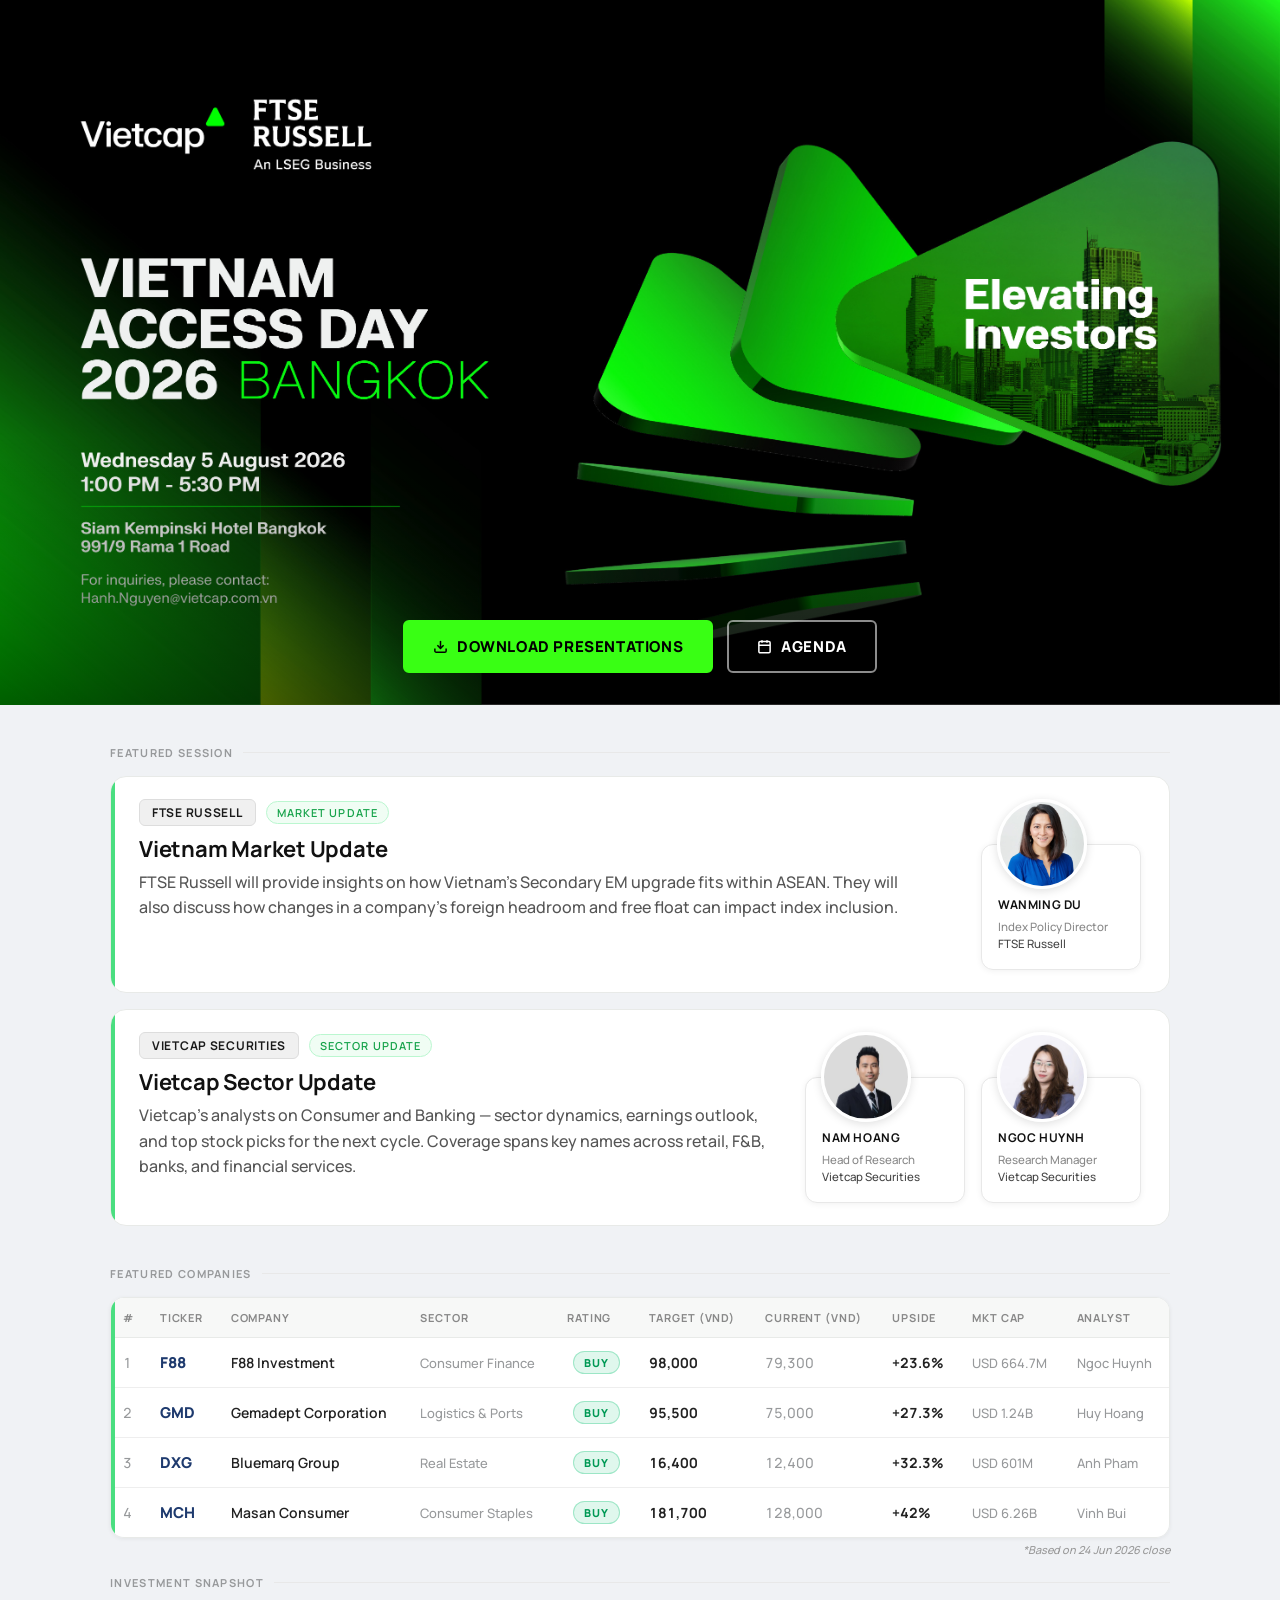
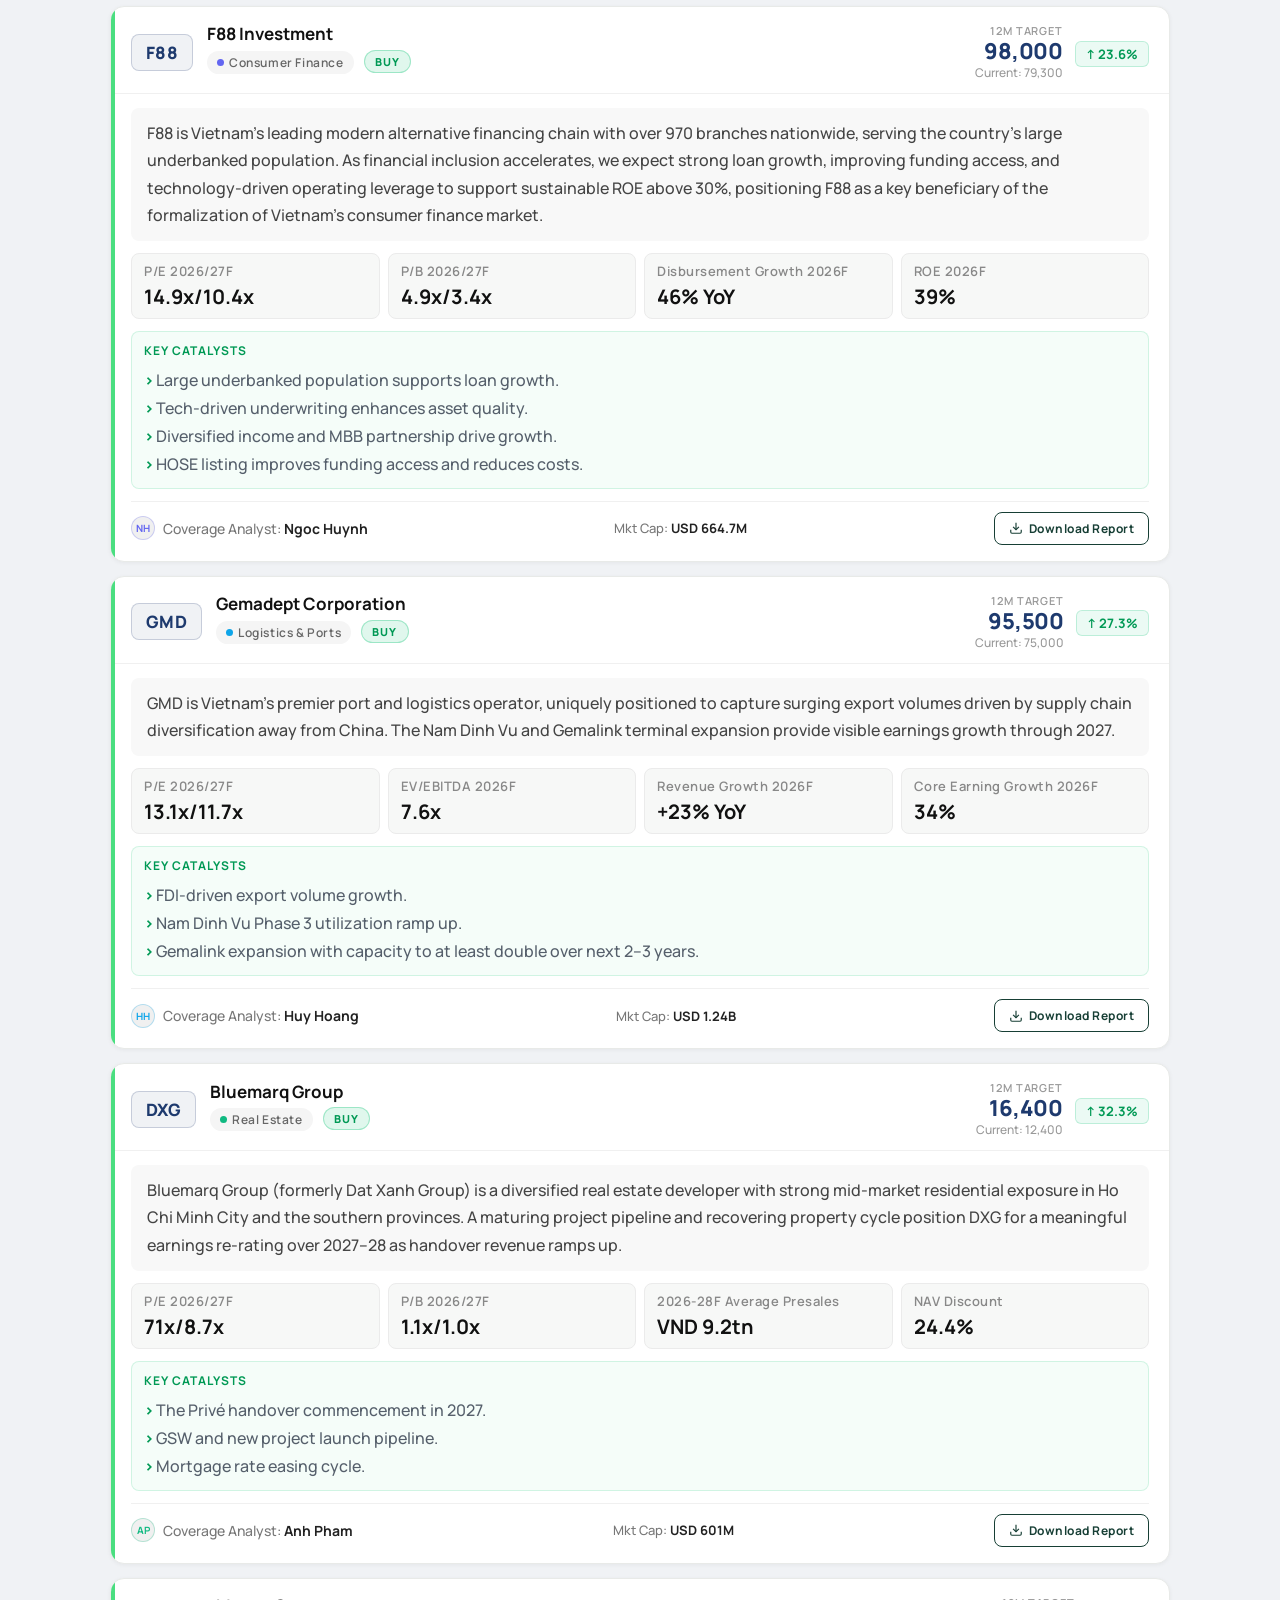
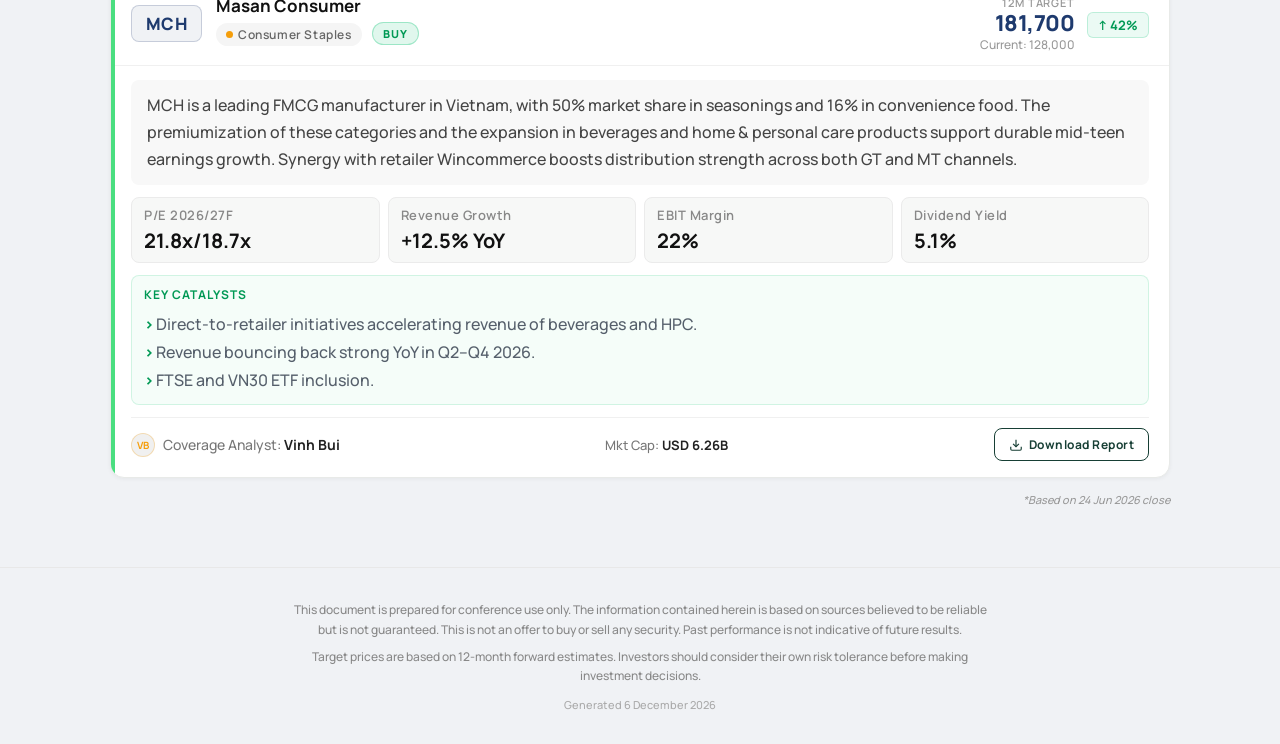
==== commit becccb66: "Hero CTA: Download Presentations primary (green), Agenda secondary (outlined), centred with scrim" ====
--- a/docs/index.html
+++ b/docs/index.html
@@ -70,6 +70,15 @@
     object-fit: cover;
     object-position: center center;
   }
+  /* gradient scrim so buttons always read against the artwork */
+  .hero::after {
+    content: '';
+    position: absolute;
+    left: 0; right: 0; bottom: 0;
+    height: 38%;
+    background: linear-gradient(to top, rgba(0,0,0,0.62) 0%, transparent 100%);
+    pointer-events: none;
+  }
 
   /* ── FTSE Session ── */
   .ftse-session {
@@ -499,43 +508,46 @@
   /* ── Hero CTA buttons ── */
   .hero-cta {
     position: absolute;
-    bottom: 28px;
-    right: 36px;
-    display: flex;
-    gap: 12px;
-    flex-wrap: wrap;
-    justify-content: flex-end;
+    bottom: 32px;
+    left: 0; right: 0;
+    display: flex;
+    gap: 14px;
+    justify-content: center;
+    align-items: center;
+    z-index: 2;
+    padding: 0 24px;
   }
   .hero-btn {
     display: inline-flex;
     align-items: center;
-    gap: 8px;
+    gap: 9px;
     font-family: 'Manrope', 'DM Sans', sans-serif;
     font-size: 15px;
     font-weight: 800;
-    letter-spacing: .02em;
+    letter-spacing: .04em;
+    text-transform: uppercase;
     border-radius: 6px;
-    padding: 12px 22px;
+    padding: 14px 28px;
     cursor: pointer;
     text-decoration: none;
     white-space: nowrap;
-    backdrop-filter: blur(4px);
-    transition: background .15s, color .15s, border-color .15s;
-  }
+    transition: background .15s, color .15s, border-color .15s, transform .1s;
+  }
+  .hero-btn:hover { transform: translateY(-2px); }
+  /* Primary: solid green — main action */
   .hero-btn-primary {
-    color: #fff;
-    background: rgba(10,10,10,0.75);
-    border: 2px solid rgba(255,255,255,0.4);
-    border-left: 4px solid #39FF14;
-  }
-  .hero-btn-primary:hover { background: rgba(10,10,10,0.95); color: #39FF14; }
+    color: #000;
+    background: #39FF14;
+    border: 2px solid #39FF14;
+  }
+  .hero-btn-primary:hover { background: #5fff3d; border-color: #5fff3d; }
+  /* Secondary: outlined — supporting action */
   .hero-btn-secondary {
     color: #fff;
-    background: rgba(10,10,10,0.75);
-    border: 2px solid rgba(255,255,255,0.4);
-    border-left: 4px solid #39FF14;
-  }
-  .hero-btn-secondary:hover { background: rgba(10,10,10,0.95); color: #39FF14; }
+    background: transparent;
+    border: 2px solid rgba(255,255,255,0.55);
+  }
+  .hero-btn-secondary:hover { border-color: #39FF14; color: #39FF14; }
 
   /* ── Mobile ── */
   @media (max-width: 768px) {
@@ -543,9 +555,9 @@
 
     /* Hero */
     .hero-backdrop { max-height: 55vw; object-fit: cover; }
-    .hero-cta { bottom: 8px; right: 10px; gap: 7px; }
-    .hero-btn { font-size: 11px; padding: 7px 12px; }
-    .hero-btn-secondary { border-left-width: 3px; }
+    .hero-cta { bottom: 10px; gap: 8px; padding: 0 12px; }
+    .hero-btn { font-size: 10px; padding: 8px 13px; gap: 6px; letter-spacing: .03em; }
+    .hero-btn svg { width: 12px; height: 12px; }
 
     /* FTSE card */
     .ftse-session { padding: 18px 16px; }
@@ -620,13 +632,13 @@
 <div class="hero">
   <img src="images/backdrop-bangkok-v2.jpg" alt="Vietnam Access Days 2026 Bangkok" class="hero-backdrop">
   <div class="hero-cta">
-    <a class="hero-btn hero-btn-primary" href="#agenda">
-      <svg width="14" height="14" fill="none" stroke="currentColor" stroke-width="2.2" viewBox="0 0 24 24"><rect x="3" y="4" width="18" height="18" rx="2"/><path d="M16 2v4M8 2v4M3 10h18"/></svg>
+    <a class="hero-btn hero-btn-primary" href="presentations/" target="_blank" rel="noopener">
+      <svg width="15" height="15" fill="none" stroke="currentColor" stroke-width="2.4" viewBox="0 0 24 24"><path d="M21 15v4a2 2 0 0 1-2 2H5a2 2 0 0 1-2-2v-4"/><polyline points="7 10 12 15 17 10"/><line x1="12" y1="15" x2="12" y2="3"/></svg>
+      Download Presentations
+    </a>
+    <a class="hero-btn hero-btn-secondary" href="#agenda">
+      <svg width="15" height="15" fill="none" stroke="currentColor" stroke-width="2.4" viewBox="0 0 24 24"><rect x="3" y="4" width="18" height="18" rx="2"/><path d="M16 2v4M8 2v4M3 10h18"/></svg>
       Agenda
-    </a>
-    <a class="hero-btn hero-btn-secondary" href="presentations/" target="_blank" rel="noopener">
-      <svg width="14" height="14" fill="none" stroke="currentColor" stroke-width="2.2" viewBox="0 0 24 24"><path d="M21 15v4a2 2 0 0 1-2 2H5a2 2 0 0 1-2-2v-4"/><polyline points="7 10 12 15 17 10"/><line x1="12" y1="15" x2="12" y2="3"/></svg>
-      Download Presentations
     </a>
   </div>
 </div>
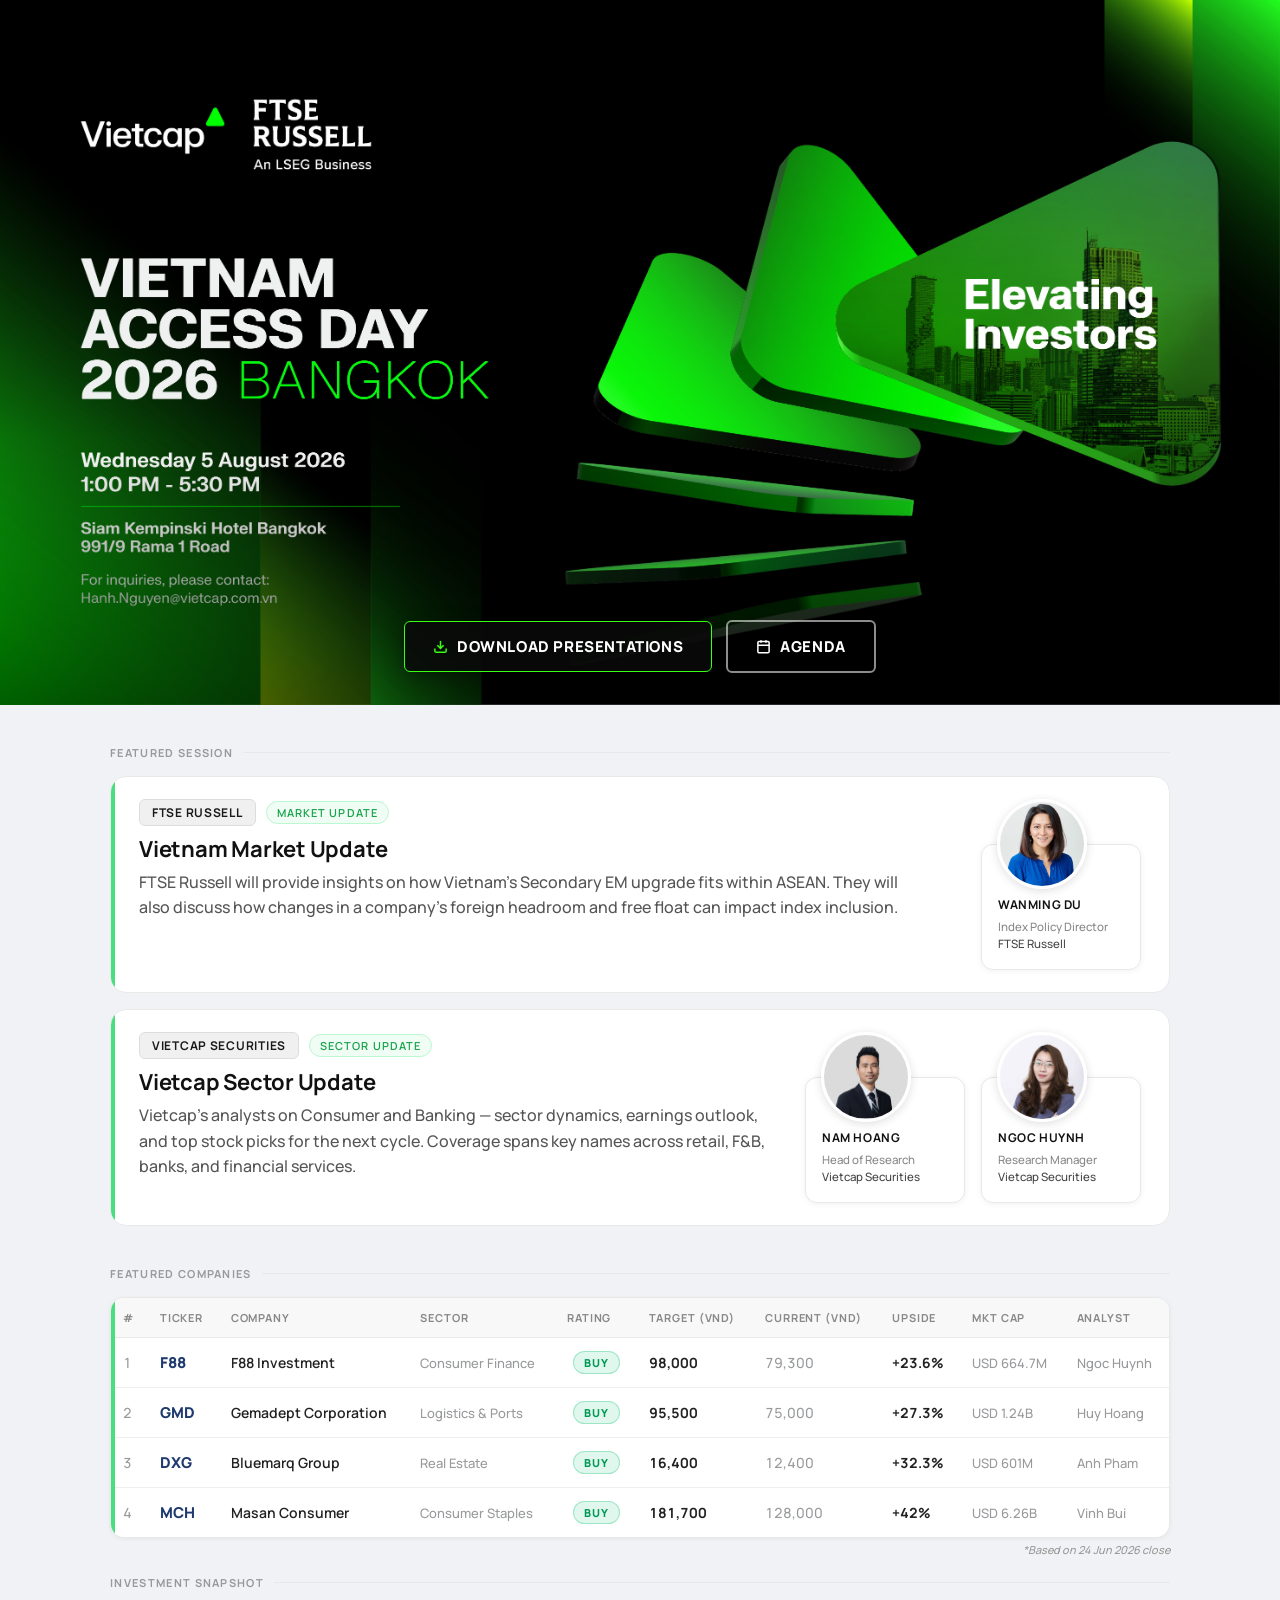
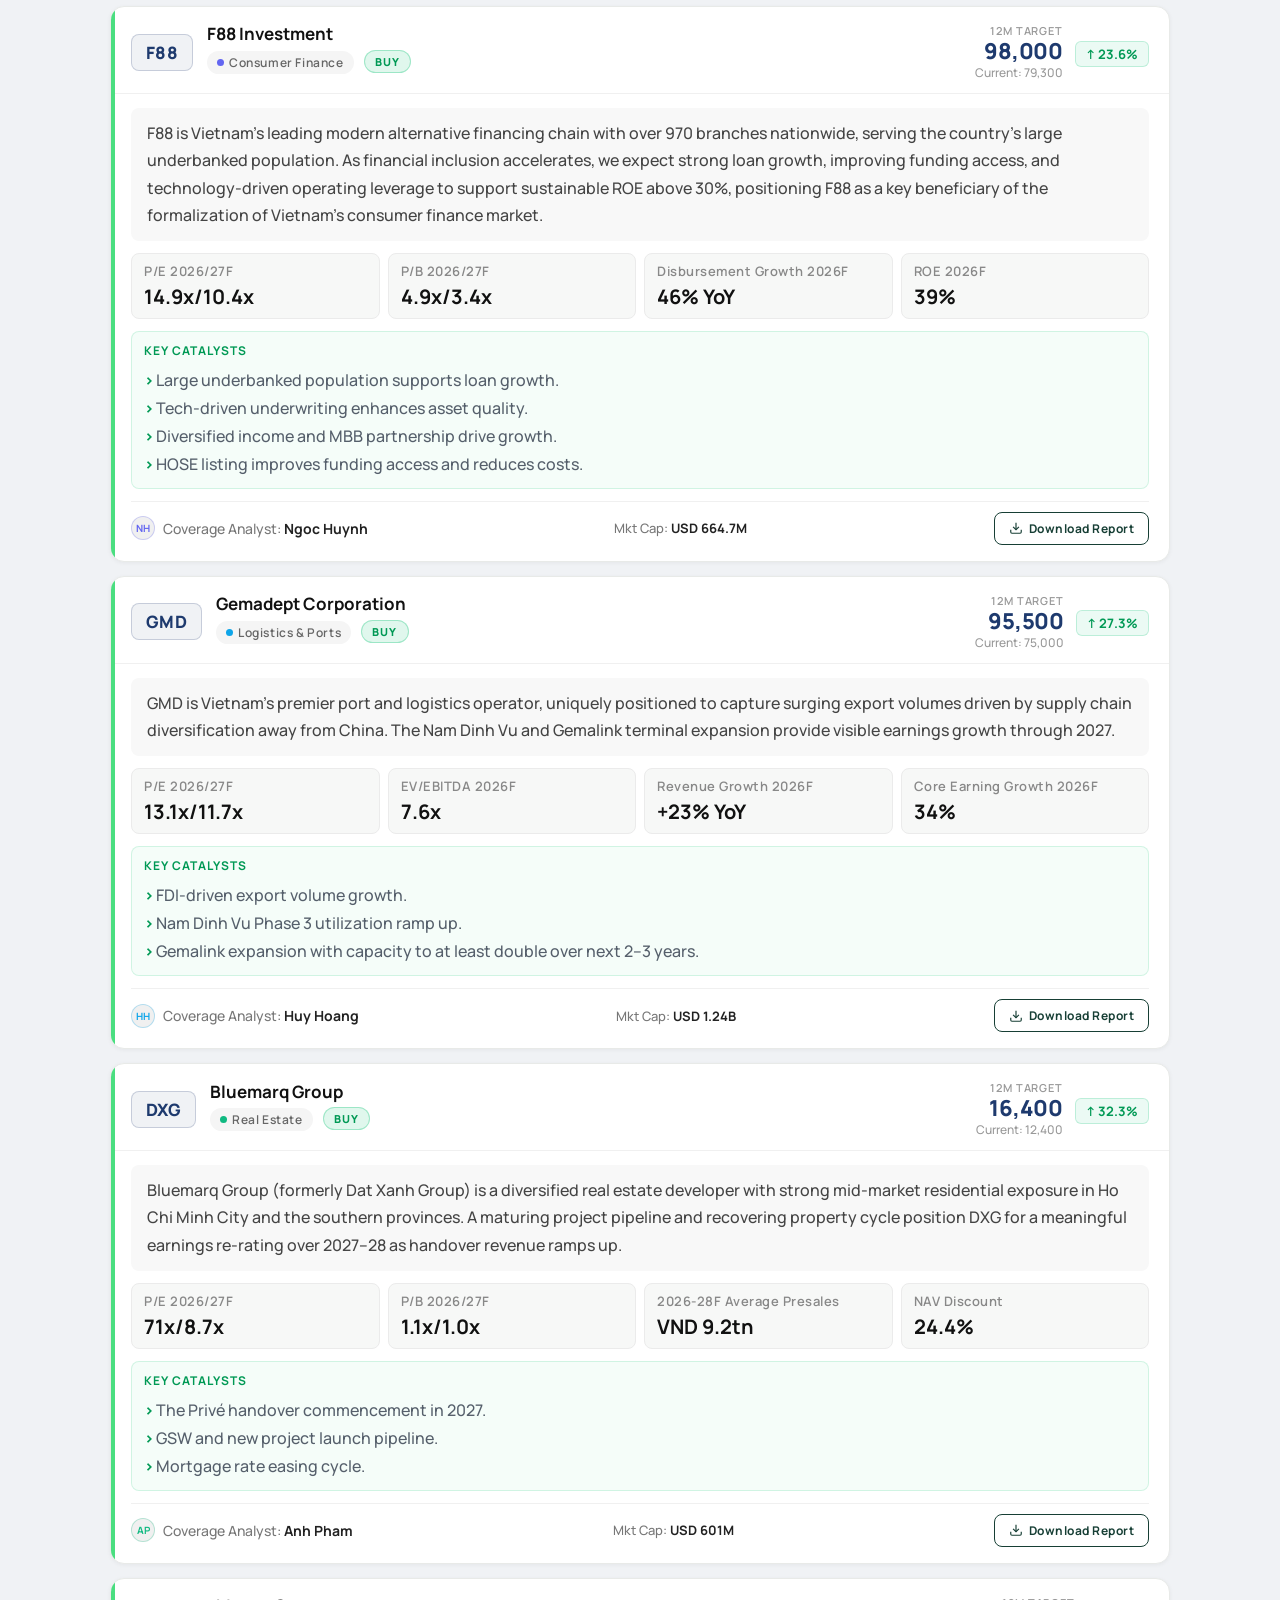
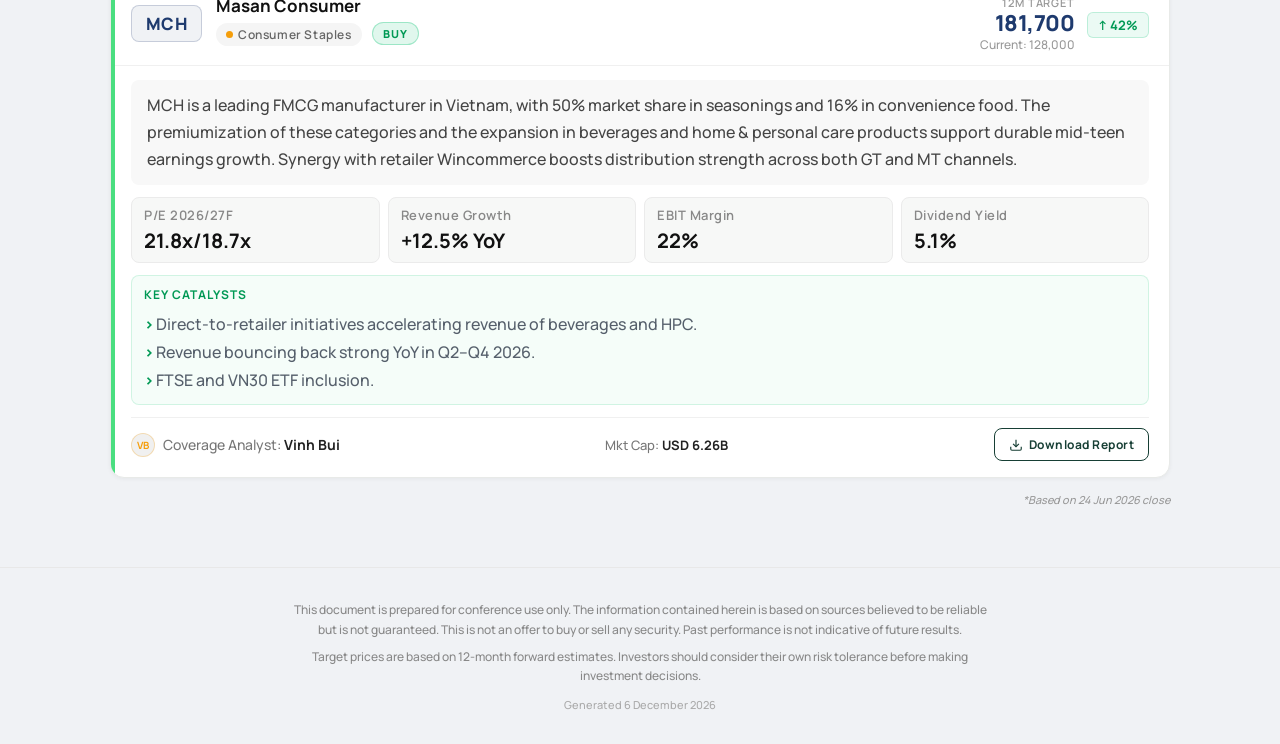
==== commit c3697688: "Primary CTA: dark bg, green border+icon, white text, subtle shadow" ====
--- a/docs/index.html
+++ b/docs/index.html
@@ -534,13 +534,14 @@
     transition: background .15s, color .15s, border-color .15s, transform .1s;
   }
   .hero-btn:hover { transform: translateY(-2px); }
-  /* Primary: solid green — main action */
+  /* Primary: dark with green border — main action */
   .hero-btn-primary {
-    color: #000;
-    background: #39FF14;
-    border: 2px solid #39FF14;
-  }
-  .hero-btn-primary:hover { background: #5fff3d; border-color: #5fff3d; }
+    color: #fff;
+    background: rgba(10,10,10,0.88);
+    border: 1.5px solid #39FF14;
+    box-shadow: 0 4px 18px rgba(0,0,0,0.35);
+  }
+  .hero-btn-primary:hover { background: rgba(20,20,20,0.97); box-shadow: 0 6px 24px rgba(0,0,0,0.5); }
   /* Secondary: outlined — supporting action */
   .hero-btn-secondary {
     color: #fff;
@@ -633,7 +634,7 @@
   <img src="images/backdrop-bangkok-v2.jpg" alt="Vietnam Access Days 2026 Bangkok" class="hero-backdrop">
   <div class="hero-cta">
     <a class="hero-btn hero-btn-primary" href="presentations/" target="_blank" rel="noopener">
-      <svg width="15" height="15" fill="none" stroke="currentColor" stroke-width="2.4" viewBox="0 0 24 24"><path d="M21 15v4a2 2 0 0 1-2 2H5a2 2 0 0 1-2-2v-4"/><polyline points="7 10 12 15 17 10"/><line x1="12" y1="15" x2="12" y2="3"/></svg>
+      <svg width="15" height="15" fill="none" stroke="#39FF14" stroke-width="2.4" viewBox="0 0 24 24"><path d="M21 15v4a2 2 0 0 1-2 2H5a2 2 0 0 1-2-2v-4"/><polyline points="7 10 12 15 17 10"/><line x1="12" y1="15" x2="12" y2="3"/></svg>
       Download Presentations
     </a>
     <a class="hero-btn hero-btn-secondary" href="#agenda">
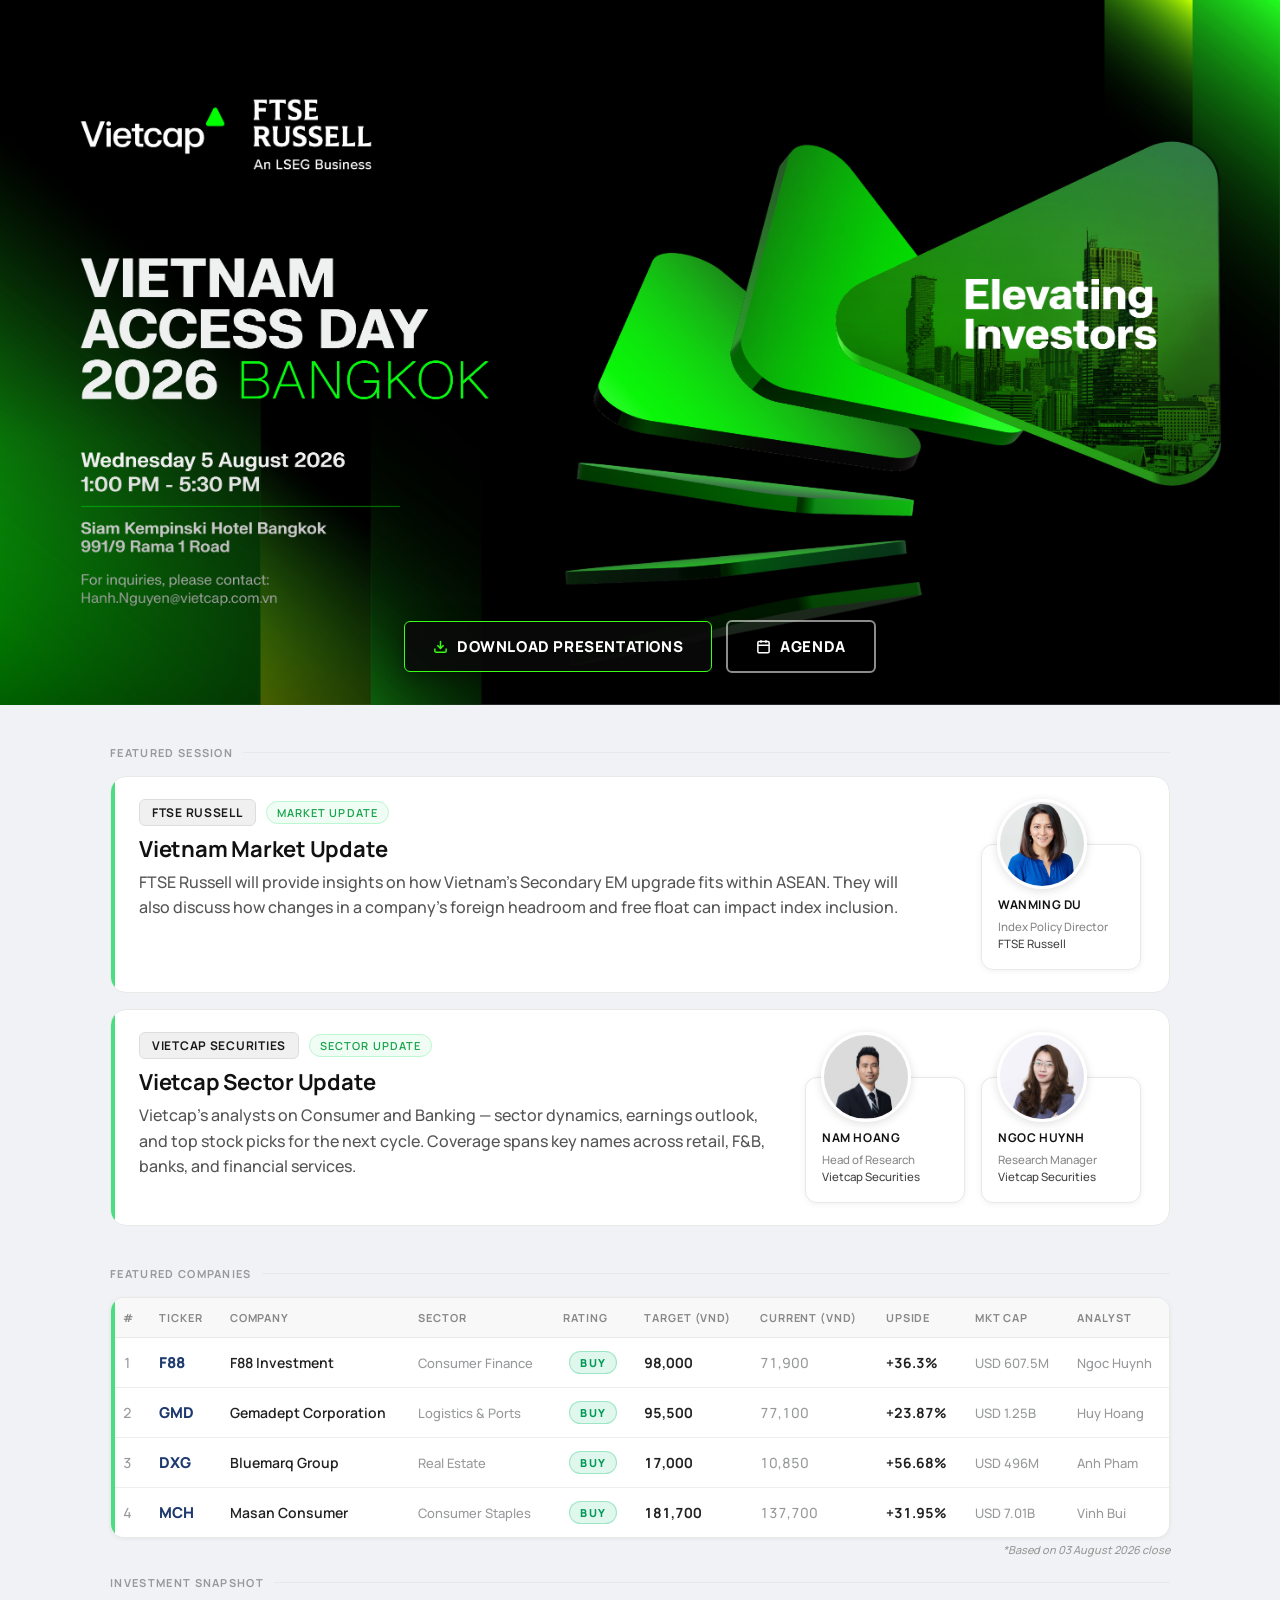
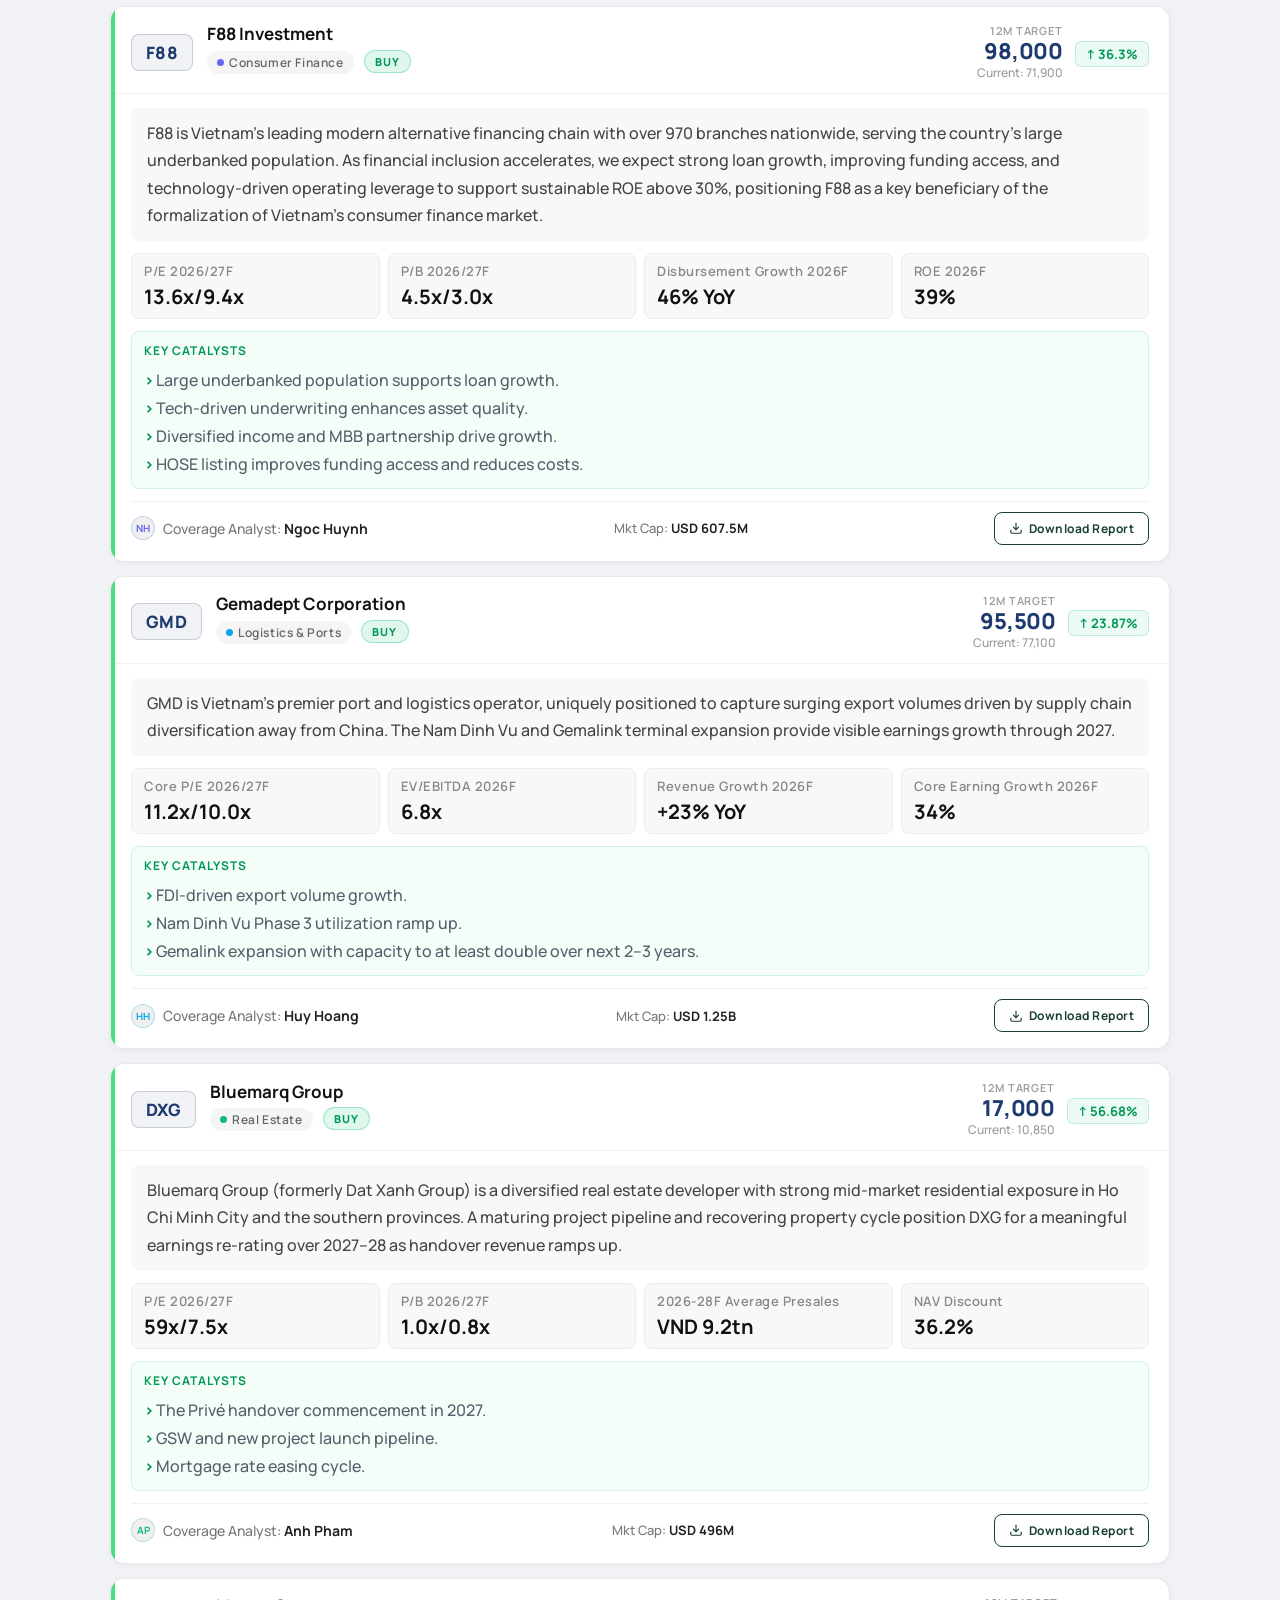
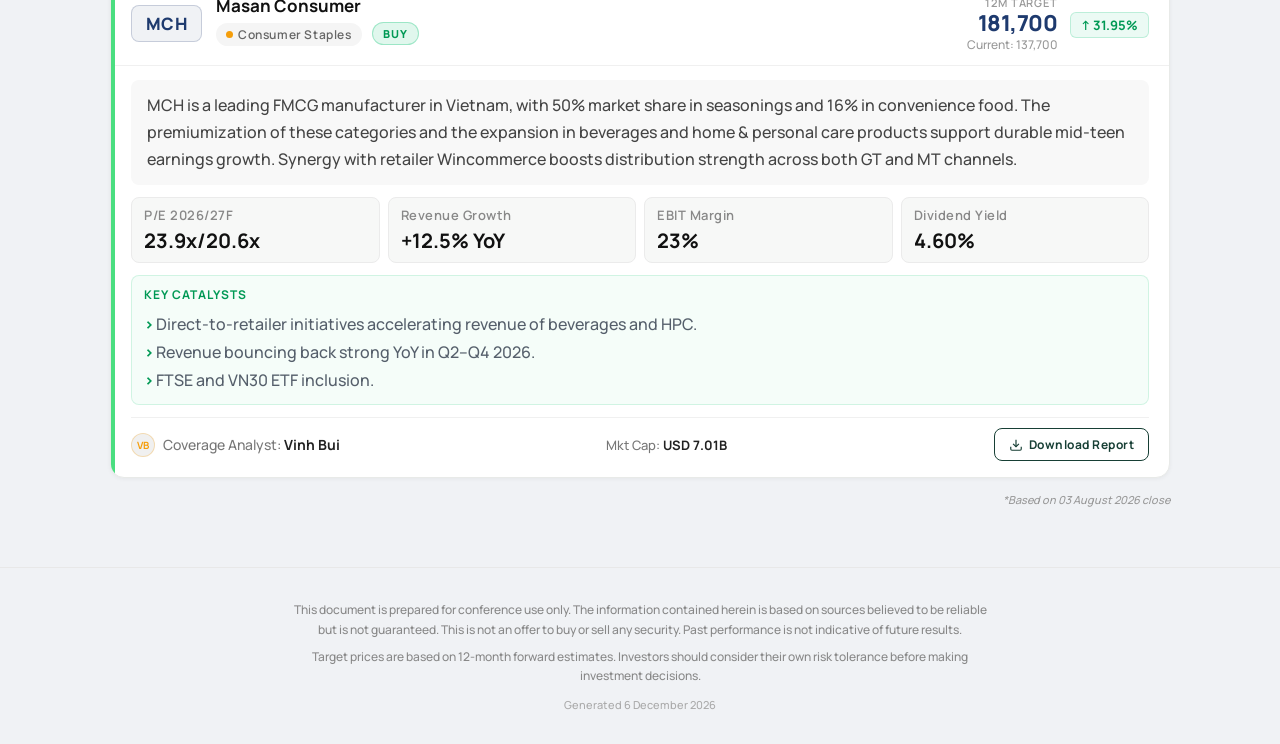
==== commit e8d748ca: "Update data date to 03 August 2026" ====
--- a/docs/index.html
+++ b/docs/index.html
@@ -556,9 +556,9 @@
 
     /* Hero */
     .hero-backdrop { max-height: 55vw; object-fit: cover; }
-    .hero-cta { bottom: 10px; gap: 8px; padding: 0 12px; }
-    .hero-btn { font-size: 10px; padding: 8px 13px; gap: 6px; letter-spacing: .03em; }
-    .hero-btn svg { width: 12px; height: 12px; }
+    .hero-cta { bottom: 7px; gap: 5px; padding: 0 8px; }
+    .hero-btn { font-size: 8px; padding: 5px 9px; gap: 4px; letter-spacing: .02em; border-width: 1px; border-radius: 4px; }
+    .hero-btn svg { width: 9px; height: 9px; }
 
     /* FTSE card */
     .ftse-session { padding: 18px 16px; }
@@ -637,7 +637,7 @@
       <svg width="15" height="15" fill="none" stroke="#39FF14" stroke-width="2.4" viewBox="0 0 24 24"><path d="M21 15v4a2 2 0 0 1-2 2H5a2 2 0 0 1-2-2v-4"/><polyline points="7 10 12 15 17 10"/><line x1="12" y1="15" x2="12" y2="3"/></svg>
       Download Presentations
     </a>
-    <a class="hero-btn hero-btn-secondary" href="#agenda">
+    <a class="hero-btn hero-btn-secondary" href="VAD-Bangkok-2026-Agenda.pdf" target="_blank" rel="noopener">
       <svg width="15" height="15" fill="none" stroke="currentColor" stroke-width="2.4" viewBox="0 0 24 24"><rect x="3" y="4" width="18" height="18" rx="2"/><path d="M16 2v4M8 2v4M3 10h18"/></svg>
       Agenda
     </a>
@@ -720,11 +720,11 @@
       </thead>
       <tbody id="summary-body"></tbody>
     </table></div>
-    <p style="font-size:11px;color:#999;font-style:italic;margin:2px 0 0 0;text-align:right;">*Based on 24 Jun 2026 close</p>
+    <p style="font-size:11px;color:#999;font-style:italic;margin:2px 0 0 0;text-align:right;">*Based on 03 August 2026 close</p>
 
     <div class="section-label" style="margin-top:18px;">Investment Snapshot</div>
     <div id="cards-container"></div>
-    <p style="font-size:11px;color:#999;font-style:italic;margin:2px 0 0 0;text-align:right;">*Based on 24 Jun 2026 close</p>
+    <p style="font-size:11px;color:#999;font-style:italic;margin:2px 0 0 0;text-align:right;">*Based on 03 August 2026 close</p>
 
   </div>
 </div>
